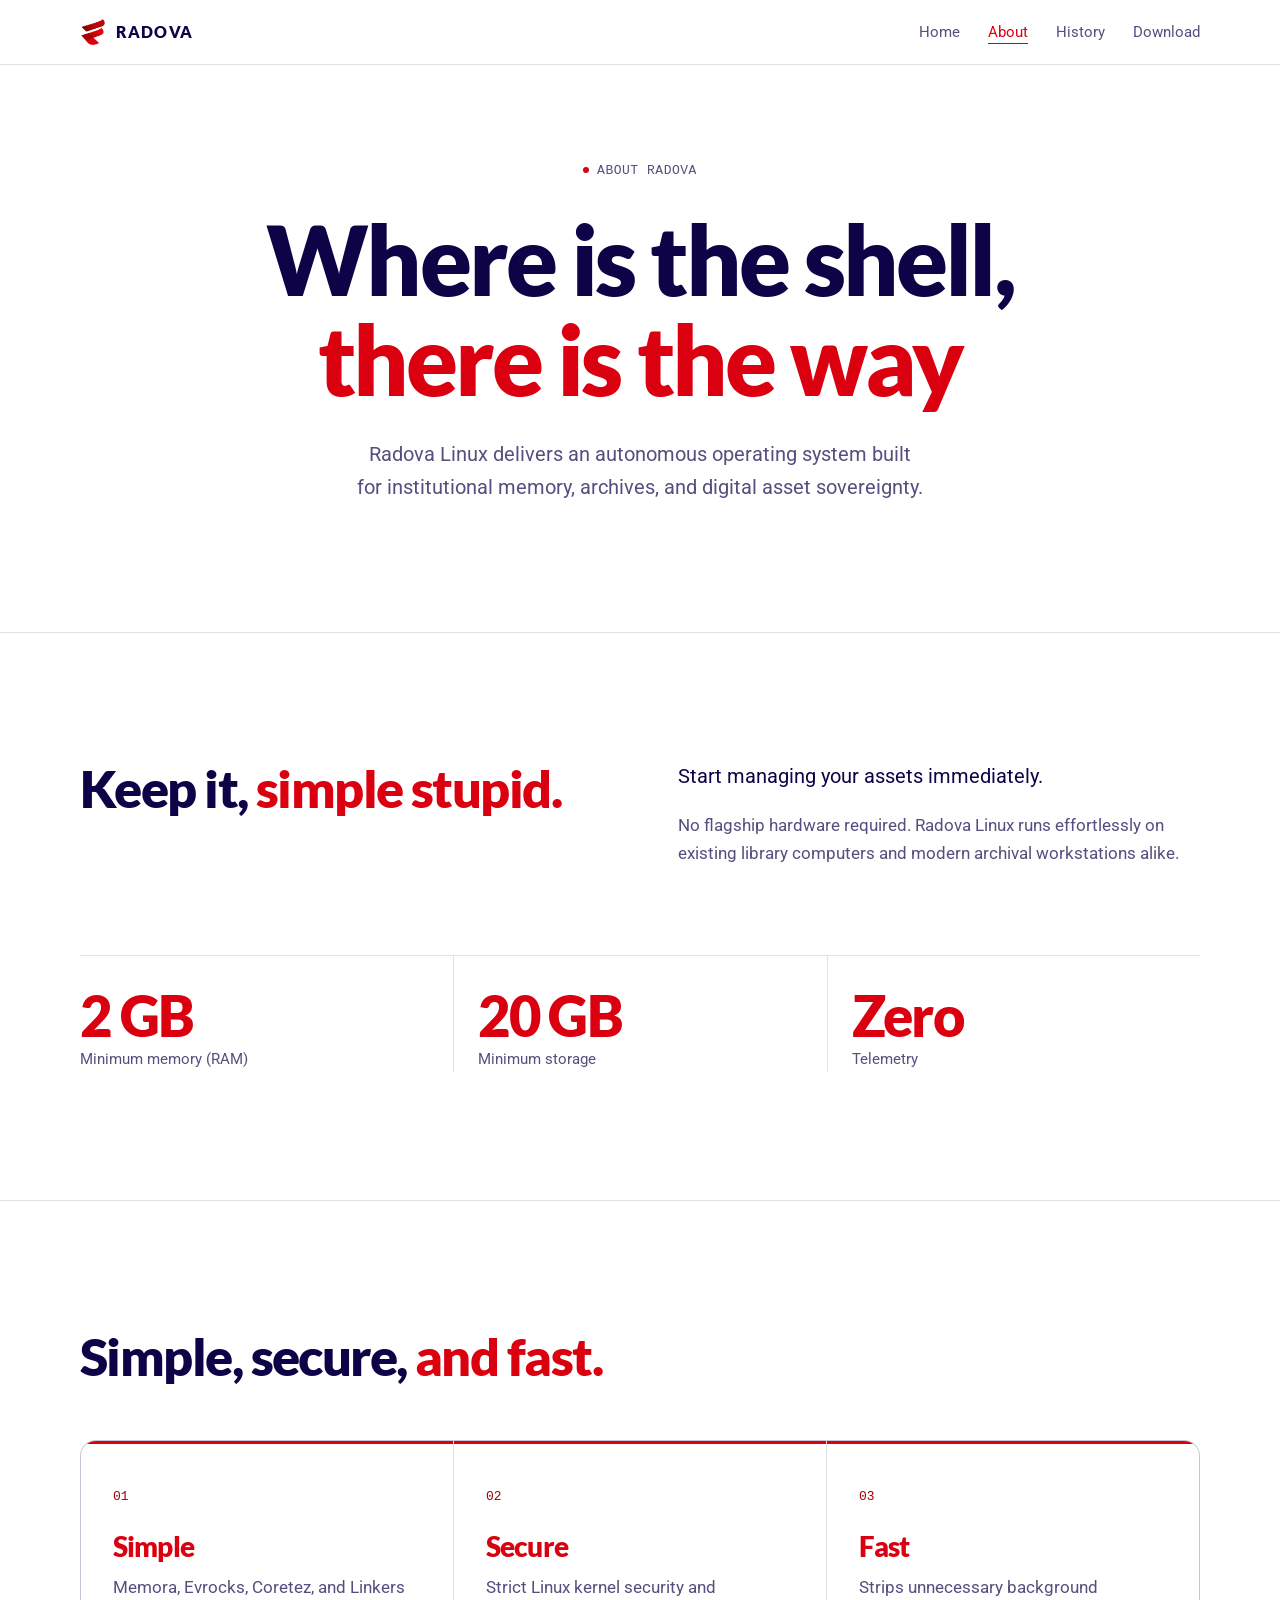
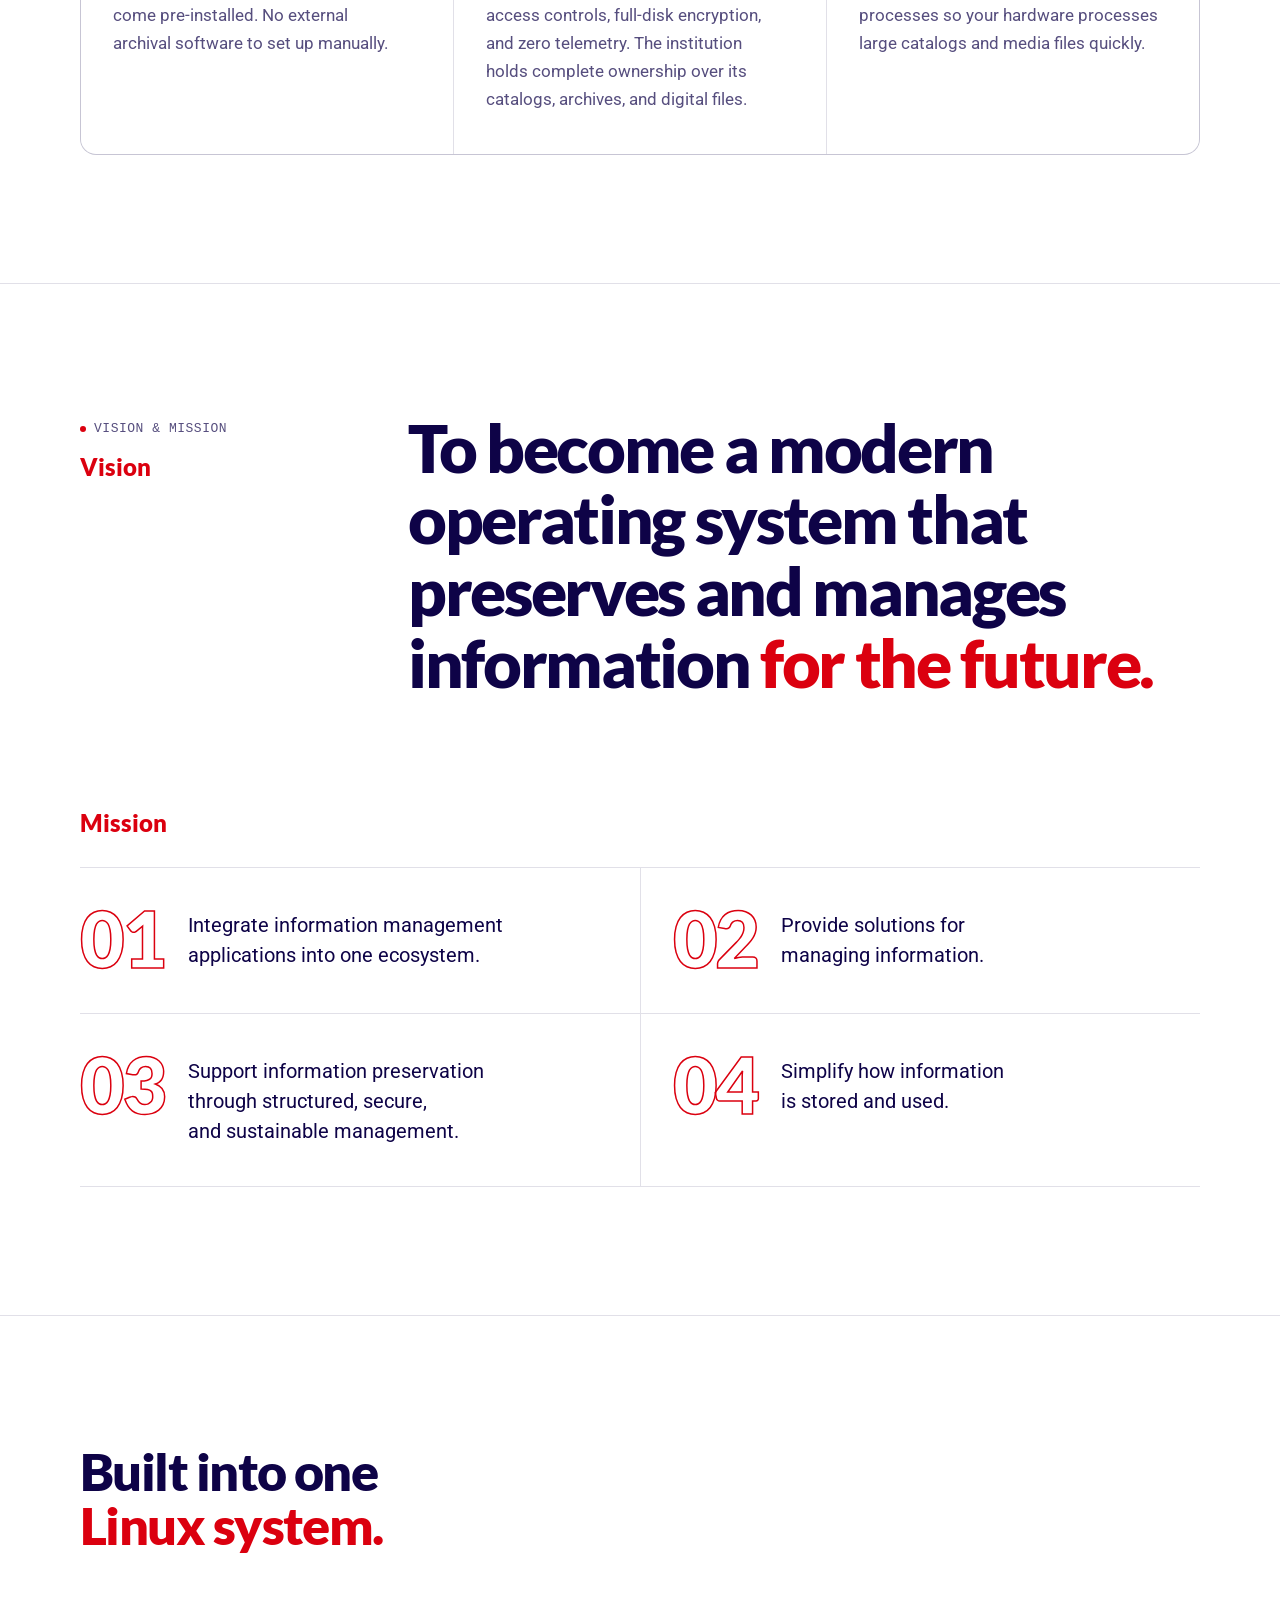
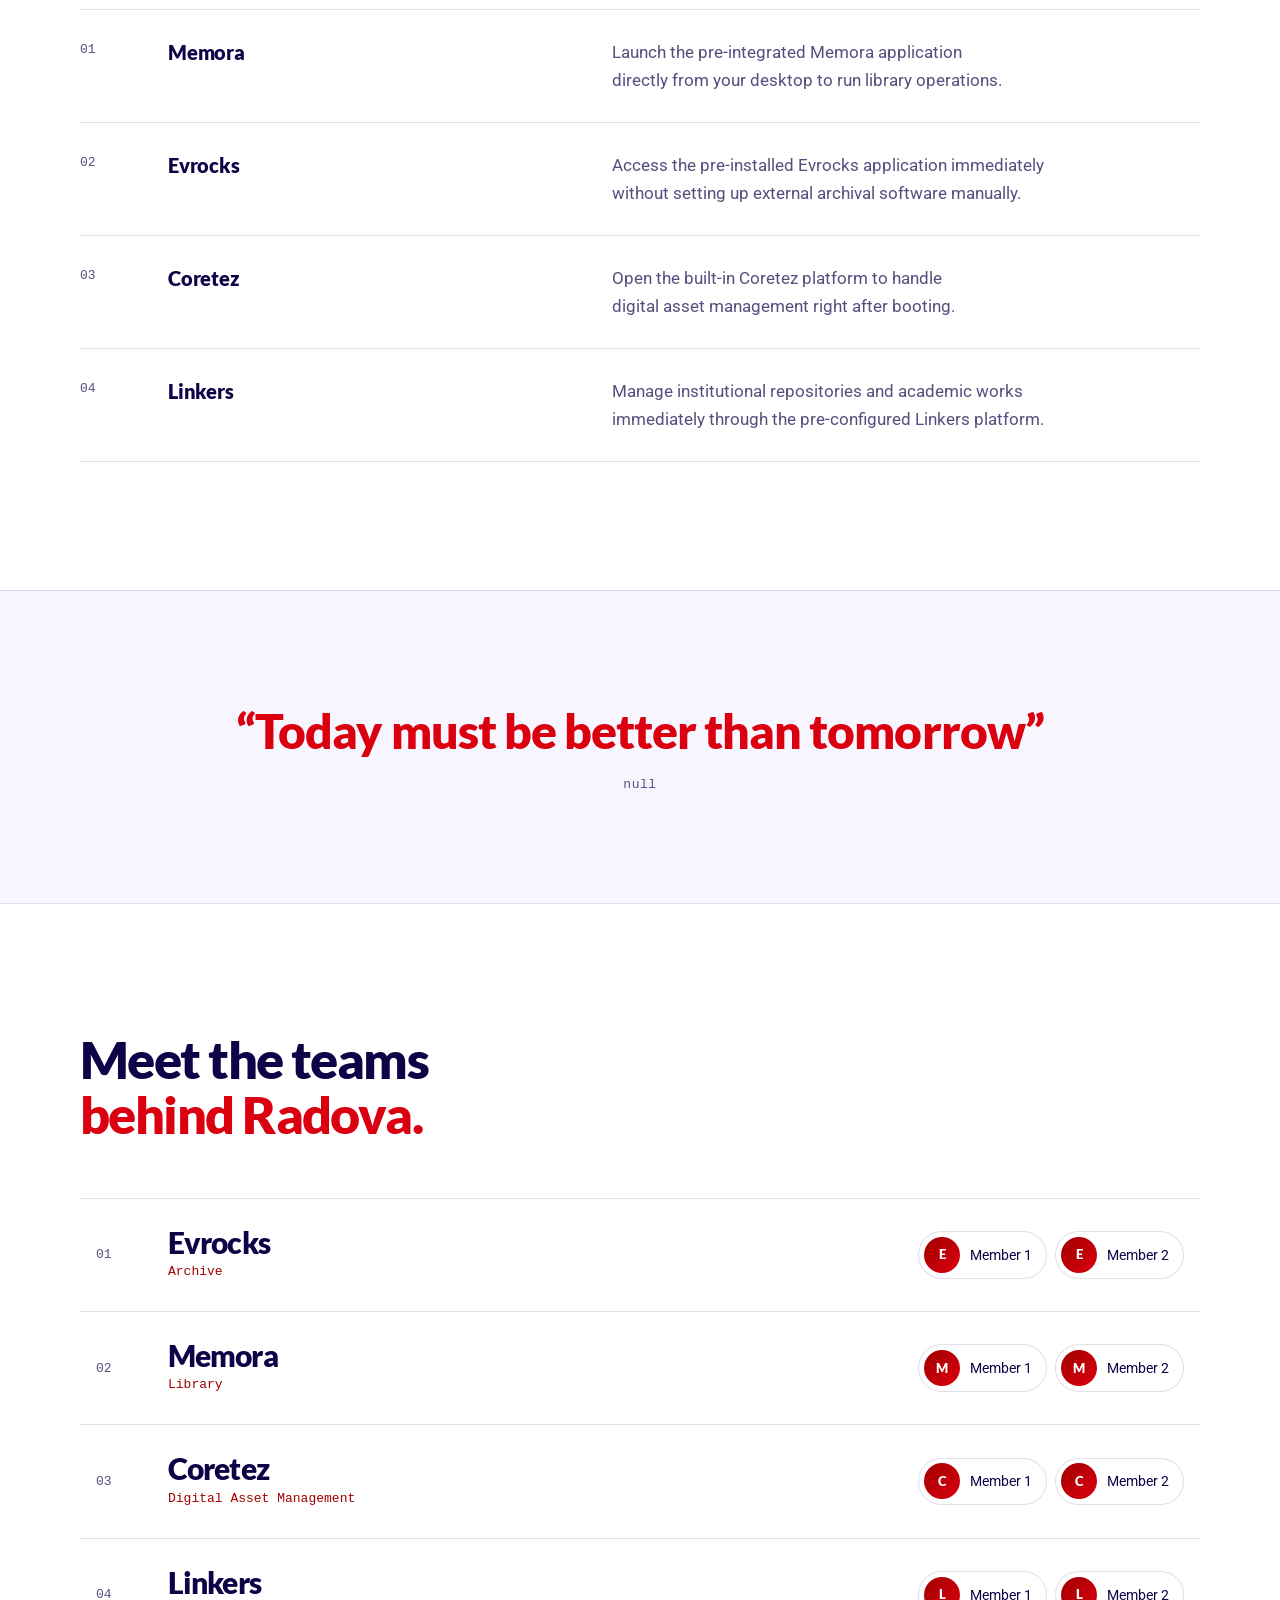
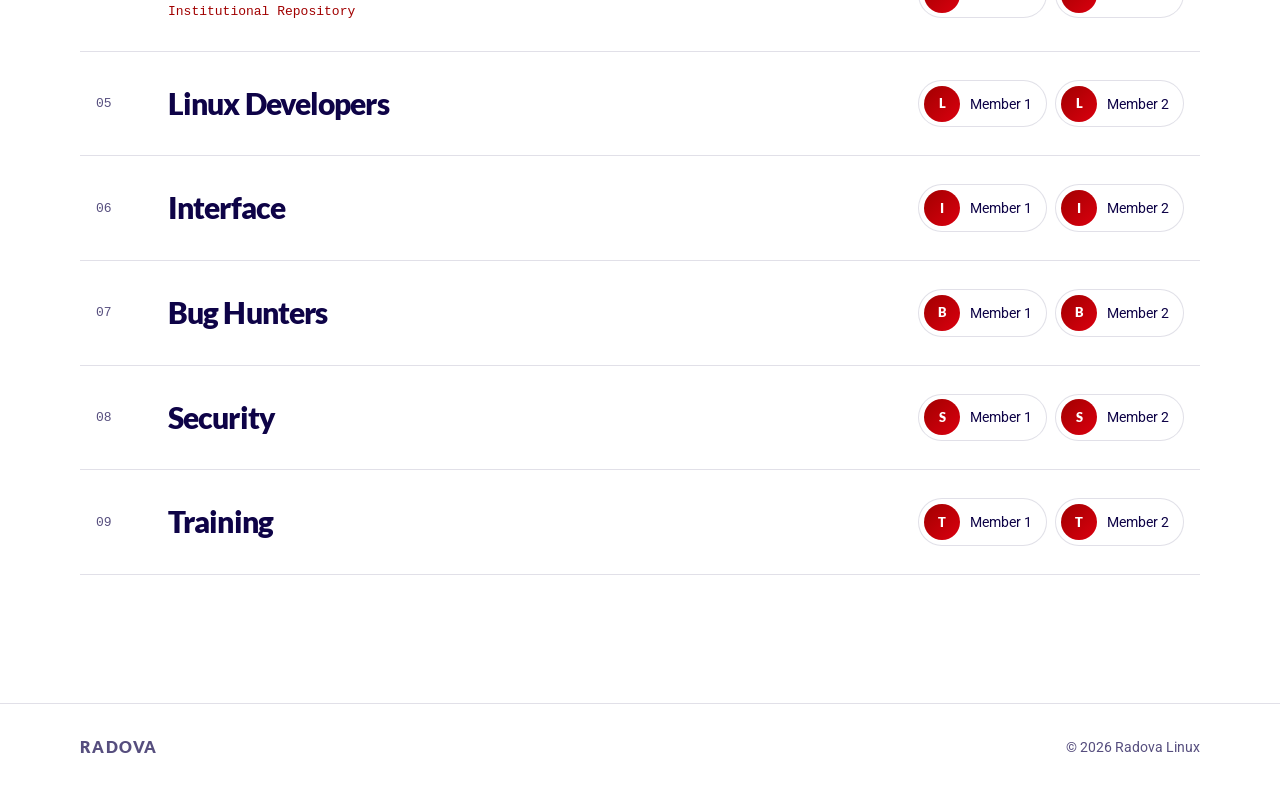
==== index.html @ c73827f0 "add index.html and history.html" ====
<!DOCTYPE html>
<html lang="en">
<head>
  <meta charset="UTF-8">
  <meta name="viewport" content="width=device-width, initial-scale=1.0">
  <meta name="color-scheme" content="light">
  <meta name="theme-color" content="#FFFFFF">
  <title>About — Radova Linux</title>
  <meta name="description" content="Radova Linux delivers an autonomous operating system built for institutional memory, archives, and digital asset sovereignty.">
  <link rel="canonical" href="https://radova.org/index.html">
  <link rel="preload" as="font" type="font/woff2" href="/assets/fonts/lato-latin-900.woff2" crossorigin>
  <link rel="preload" as="font" type="font/woff2" href="/assets/fonts/roboto-latin-wght.woff2" crossorigin>
  <link rel="icon" type="image/png" href="/assets/logo.png">
  <link rel="stylesheet" href="/assets/about.css">
</head>
<body>

  <a class="skip-link" href="#main">Skip to content</a>

  <header class="ab-header">
    <div class="wrap">
      <a class="brand" href="/" aria-label="Radova Linux home">
        <img src="/assets/logo.png" alt="" width="26" height="26">
        RADOVA
      </a>
      <nav class="ab-nav" aria-label="Main">
        <a href="/">Home</a>
        <a href="/index.html" aria-current="page">About</a>
        <a href="/history.html">History</a>
        <a href="https://sourceforge.net/projects/memora/files/radova-linux-2026.11.06-x86_64.iso/download" class="keep">Download</a>
      </nav>
    </div>
  </header>

  <main id="main" tabindex="-1">

    <!-- Copy on this page is taken from radova.org (index.html); keep it in sync instead of inventing new claims. -->
    <section class="ab-hero" aria-labelledby="hero-title">
      <div class="wrap">
        <p class="eyebrow">About Radova</p>
        <h1 id="hero-title">Where is the shell, <span>there is the way</span></h1>
        <p class="sub">Radova Linux delivers an autonomous operating system built for institutional memory, archives, and digital asset sovereignty.</p>
      </div>
    </section>

    <section class="ab-section" aria-labelledby="why-title">
      <div class="wrap">
        <div class="split">
          <h2 id="why-title">Keep it, <span>simple stupid.</span></h2>
          <div class="prose">
            <p class="lead">Start managing your assets immediately.</p>
            <p>No flagship hardware required. Radova Linux runs effortlessly on existing library computers and modern archival workstations alike.</p>
          </div>
        </div>

        <div class="stats">
          <div class="stat"><strong>2 GB</strong><span>Minimum memory (RAM)</span></div>
          <div class="stat"><strong>20 GB</strong><span>Minimum storage</span></div>
          <div class="stat"><strong>Zero</strong><span>Telemetry</span></div>
        </div>
      </div>
    </section>

    <section class="ab-section" aria-labelledby="principles-title">
      <div class="wrap">
        <h2 id="principles-title">Simple, secure, <span>and fast.</span></h2>
        <div class="principles">
          <article class="principle">
            <span class="num">01</span>
            <h3>Simple</h3>
            <p>Memora, Evrocks, Coretez, and Linkers come pre-installed. No external archival software to set up manually.</p>
          </article>
          <article class="principle">
            <span class="num">02</span>
            <h3>Secure</h3>
            <p>Strict Linux kernel security and access controls, full-disk encryption, and zero telemetry. The institution holds complete ownership over its catalogs, archives, and digital files.</p>
          </article>
          <article class="principle">
            <span class="num">03</span>
            <h3>Fast</h3>
            <p>Strips unnecessary background processes so your hardware processes large catalogs and media files quickly.</p>
          </article>
        </div>
      </div>
    </section>

    <!-- Vision & mission: provided by the Radova team (translated from Indonesian).
         Each vision word is a .w span so it can light up on scroll. -->
    <section class="ab-section ab-vm" aria-labelledby="vm-title">
      <div class="wrap">
        <div class="vm-grid">
          <div class="vm-side">
            <h2 id="vm-title" class="eyebrow">Vision &amp; mission</h2>
            <p class="vm-label">Vision</p>
          </div>
          <p class="vm-vision"><span class="w">To</span> <span class="w">become</span> <span class="w">a</span> <span class="w">modern</span> <span class="w">operating</span> <span class="w">system</span> <span class="w">that</span> <span class="w">preserves</span> <span class="w">and</span> <span class="w">manages</span> <span class="w">information</span> <em><span class="w">for</span> <span class="w">the</span> <span class="w">future.</span></em></p>
        </div>

        <p class="vm-label vm-label-mission">Mission</p>
        <ol class="vm-missions" role="list">
          <li><span class="vm-num" aria-hidden="true">01</span><p>Integrate information management applications into one ecosystem.</p></li>
          <li><span class="vm-num" aria-hidden="true">02</span><p>Provide solutions for managing information.</p></li>
          <li><span class="vm-num" aria-hidden="true">03</span><p>Support information preservation through structured, secure, and sustainable management.</p></li>
          <li><span class="vm-num" aria-hidden="true">04</span><p>Simplify how information is stored and used.</p></li>
        </ol>
      </div>
    </section>

    <section class="ab-section" aria-labelledby="apps-title">
      <div class="wrap">
        <h2 id="apps-title">Built into one <span>Linux system.</span></h2>

        <ol class="mission" role="list">
          <li><h3>Memora</h3><p>Launch the pre-integrated Memora application directly from your desktop to run library operations.</p></li>
          <li><h3>Evrocks</h3><p>Access the pre-installed Evrocks application immediately without setting up external archival software manually.</p></li>
          <li><h3>Coretez</h3><p>Open the built-in Coretez platform to handle digital asset management right after booting.</p></li>
          <li><h3>Linkers</h3><p>Manage institutional repositories and academic works immediately through the pre-configured Linkers platform.</p></li>
        </ol>
      </div>
    </section>

    <section class="ab-quote" aria-label="Quote">
      <div class="wrap">
        <blockquote>
          <p>&ldquo;Today must be better than tomorrow&rdquo;</p>
          <cite>null</cite>
        </blockquote>
      </div>
    </section>

    <!-- Team members: one <li class="member"> per person, as many as needed.
         With a photo: <span class="avatar"><img src="/assets/team/NAME.jpg" alt=""></span>
         Without one: <span class="avatar" aria-hidden="true">INITIALS</span> -->
    <section class="ab-section" aria-labelledby="team-title">
      <div class="wrap">
        <div class="team-head">
          <h2 id="team-title">Meet the teams <span>behind Radova.</span></h2>
        </div>

        <ol class="team" role="list">
          <li class="team-row">
            <div class="team-id"><h3>Evrocks</h3><p class="role">Archive</p></div>
            <ul class="members" role="list" aria-label="Evrocks members">
              <li class="member"><span class="avatar" aria-hidden="true">E</span><span class="member-name">Member 1</span></li>
              <li class="member"><span class="avatar" aria-hidden="true">E</span><span class="member-name">Member 2</span></li>
            </ul>
          </li>
          <li class="team-row">
            <div class="team-id"><h3>Memora</h3><p class="role">Library</p></div>
            <ul class="members" role="list" aria-label="Memora members">
              <li class="member"><span class="avatar" aria-hidden="true">M</span><span class="member-name">Member 1</span></li>
              <li class="member"><span class="avatar" aria-hidden="true">M</span><span class="member-name">Member 2</span></li>
            </ul>
          </li>
          <li class="team-row">
            <div class="team-id"><h3>Coretez</h3><p class="role">Digital Asset Management</p></div>
            <ul class="members" role="list" aria-label="Coretez members">
              <li class="member"><span class="avatar" aria-hidden="true">C</span><span class="member-name">Member 1</span></li>
              <li class="member"><span class="avatar" aria-hidden="true">C</span><span class="member-name">Member 2</span></li>
            </ul>
          </li>
          <li class="team-row">
            <div class="team-id"><h3>Linkers</h3><p class="role">Institutional Repository</p></div>
            <ul class="members" role="list" aria-label="Linkers members">
              <li class="member"><span class="avatar" aria-hidden="true">L</span><span class="member-name">Member 1</span></li>
              <li class="member"><span class="avatar" aria-hidden="true">L</span><span class="member-name">Member 2</span></li>
            </ul>
          </li>
          <li class="team-row">
            <div class="team-id"><h3>Linux Developers</h3></div>
            <ul class="members" role="list" aria-label="Linux Developers members">
              <li class="member"><span class="avatar" aria-hidden="true">L</span><span class="member-name">Member 1</span></li>
              <li class="member"><span class="avatar" aria-hidden="true">L</span><span class="member-name">Member 2</span></li>
            </ul>
          </li>
          <li class="team-row">
            <div class="team-id"><h3>Interface</h3></div>
            <ul class="members" role="list" aria-label="Interface members">
              <li class="member"><span class="avatar" aria-hidden="true">I</span><span class="member-name">Member 1</span></li>
              <li class="member"><span class="avatar" aria-hidden="true">I</span><span class="member-name">Member 2</span></li>
            </ul>
          </li>
          <li class="team-row">
            <div class="team-id"><h3>Bug Hunters</h3></div>
            <ul class="members" role="list" aria-label="Bug Hunters members">
              <li class="member"><span class="avatar" aria-hidden="true">B</span><span class="member-name">Member 1</span></li>
              <li class="member"><span class="avatar" aria-hidden="true">B</span><span class="member-name">Member 2</span></li>
            </ul>
          </li>
          <li class="team-row">
            <div class="team-id"><h3>Security</h3></div>
            <ul class="members" role="list" aria-label="Security members">
              <li class="member"><span class="avatar" aria-hidden="true">S</span><span class="member-name">Member 1</span></li>
              <li class="member"><span class="avatar" aria-hidden="true">S</span><span class="member-name">Member 2</span></li>
            </ul>
          </li>
          <li class="team-row">
            <div class="team-id"><h3>Training</h3></div>
            <ul class="members" role="list" aria-label="Training members">
              <li class="member"><span class="avatar" aria-hidden="true">T</span><span class="member-name">Member 1</span></li>
              <li class="member"><span class="avatar" aria-hidden="true">T</span><span class="member-name">Member 2</span></li>
            </ul>
          </li>
        </ol>
      </div>
    </section>

  </main>

  <footer class="ab-footer">
    <div class="wrap">
      <a class="brand" href="/">RADOVA</a>
      <p>© 2026 Radova Linux</p>
    </div>
  </footer>

</body>
</html>
---- assets/about.css ----
/* About page: standalone white theme with red accents (Linear-style layout), palette from the brand guide */
@font-face {
  font-family: "Lato";
  src: url("/assets/fonts/lato-latin-900.woff2") format("woff2");
  font-weight: 900;
  font-display: swap;
}

@font-face {
  font-family: "Roboto Variable";
  src: url("/assets/fonts/roboto-latin-wght.woff2") format("woff2-variations");
  font-weight: 400 700;
  font-display: swap;
}

:root {
  color-scheme: light;
  --white: #FFFFFF;
  --lavender: #F7F6FF;
  --navy: #0E0347;
  --red-900: #A10000;
  --red-700: #BB080B;
  --red: #DB000F;
  --red-gradient: linear-gradient(135deg, var(--red-900) 0%, var(--red) 100%);

  --text: var(--navy);
  --muted: rgba(14, 3, 71, 0.70);
  --line: rgba(14, 3, 71, 0.12);
  --accent: var(--red);

  --font-heading: "Lato", system-ui, -apple-system, sans-serif;
  --font-body: "Roboto Variable", system-ui, -apple-system, sans-serif;
  --font-mono: ui-monospace, SFMono-Regular, Menlo, Consolas, monospace;
  --wrap: 1120px;
}

*, *::before, *::after { box-sizing: border-box; }

@media (prefers-reduced-motion: no-preference) {
  html { scroll-behavior: smooth; }
}

body {
  margin: 0;
  background: var(--white);
  color: var(--text);
  font: 400 1.0625rem/1.65 var(--font-body);
  -webkit-font-smoothing: antialiased;
}

a { color: inherit; }

h1, h2, h3 {
  font-family: var(--font-heading);
  font-weight: 900;
  letter-spacing: -0.03em;
  line-height: 1.05;
  margin: 0;
  text-wrap: balance;
}

/* short blurbs only: balance keeps a lone word off the last line (pretty doesn't in narrow columns) */
p { margin: 0; text-wrap: balance; }

:focus-visible {
  outline: 2px solid currentColor;
  outline-offset: 3px;
  border-radius: 4px;
}

.skip-link {
  position: absolute;
  left: 1rem;
  top: -3rem;
  padding: 0.5rem 1rem;
  background: var(--white);
  color: var(--red-900);
  border: 1px solid var(--line);
  border-radius: 6px;
  z-index: 100;
}
.skip-link:focus { top: 1rem; }

.wrap {
  width: min(var(--wrap), 100% - 3rem);
  margin-inline: auto;
}

/* Header */
.ab-header {
  position: sticky;
  top: 0;
  z-index: 50;
  background: rgba(255, 255, 255, 0.85);
  backdrop-filter: blur(12px);
  -webkit-backdrop-filter: blur(12px);
  border-bottom: 1px solid var(--line);
}

.ab-header .wrap {
  display: flex;
  align-items: center;
  justify-content: space-between;
  height: 64px;
}

.brand {
  display: inline-flex;
  align-items: center;
  gap: 0.6rem;
  text-decoration: none;
  font: 900 1rem/1 var(--font-heading);
  letter-spacing: 0.08em;
}

.ab-nav {
  display: flex;
  gap: 1.75rem;
  font-size: 0.9375rem;
}

.ab-nav a {
  color: var(--muted);
  text-decoration: none;
  transition: color 0.2s;
}
.ab-nav a:hover, .ab-nav a[aria-current="page"] { color: var(--red); }
.ab-nav a[aria-current="page"] { text-decoration: underline; text-underline-offset: 6px; }

/* Hero */
.ab-hero {
  padding: clamp(3rem, 8vw, 5.5rem) 0 clamp(5rem, 10vw, 8rem);
  text-align: center;
}

.eyebrow {
  display: inline-flex;
  align-items: center;
  gap: 0.5rem;
  font: 500 0.8125rem/1 var(--font-mono);
  color: var(--muted);
  letter-spacing: 0.04em;
  text-transform: uppercase;
  margin-bottom: 2rem;
}

.eyebrow::before {
  content: "";
  width: 6px;
  height: 6px;
  border-radius: 50%;
  background: var(--accent);
}

.ab-hero h1 {
  font-size: clamp(2rem, 10vw, 6rem);
  margin-inline: auto;
}

.ab-hero h1 span { display: block; color: var(--red); }

.ab-hero .sub {
  max-width: 38rem;
  margin: 1.75rem auto 0;
  font-size: clamp(1.0625rem, 2vw, 1.25rem);
  color: var(--muted);
}

/* Sections */
.ab-section {
  padding: clamp(4.5rem, 10vw, 8rem) 0;
  border-top: 1px solid var(--line);
}

.ab-section h2 {
  font-size: clamp(2rem, 4.5vw, 3.25rem);
  max-width: 18ch;
}

.ab-section h2 span { color: var(--accent); }

.ab-section h2.eyebrow { font: 500 0.8125rem/1 var(--font-mono); letter-spacing: 0.04em; max-width: none; }

.split {
  display: grid;
  grid-template-columns: 1fr 1fr;
  gap: clamp(2rem, 6vw, 5rem);
  align-items: start;
}

.prose p + p { margin-top: 1.25rem; }
.prose p { color: var(--muted); }
.prose .lead { color: var(--text); font-size: 1.25rem; line-height: 1.5; }

.stats {
  display: grid;
  grid-template-columns: repeat(3, 1fr);
  margin-top: clamp(3.5rem, 7vw, 5.5rem);
  border-top: 1px solid var(--line);
}

.stat { padding: 2rem 1.5rem 0 0; }
.stat + .stat { padding-left: 1.5rem; border-left: 1px solid var(--line); }

.stat strong {
  display: block;
  font: 900 clamp(2.25rem, 5vw, 3.5rem)/1 var(--font-heading);
  letter-spacing: -0.03em;
  color: var(--red);
}

.stat span { color: var(--muted); font-size: 0.9375rem; }

/* Principles */
.principles {
  display: grid;
  grid-template-columns: repeat(3, 1fr);
  gap: 1px;
  margin-top: 3.5rem;
  background: var(--line);
  border: 1px solid var(--line);
  border-radius: 16px;
  overflow: hidden;
}

.principle {
  background: var(--white);
  border-top: 3px solid var(--red); /* inset box-shadow bled a red hairline on fractional-pixel card edges */
  padding: 2.25rem 2rem 2.5rem;
}

.principle .num {
  font: 500 0.8125rem/1 var(--font-mono);
  color: var(--red-900);
}

.principle h3 {
  font-size: 1.75rem;
  margin: 1.5rem 0 0.75rem;
  color: var(--red);
}

.principle p { color: var(--muted); }

/* Vision & mission: sticky label + scroll-lit statement, outlined-number mission grid */
.vm-grid {
  display: grid;
  grid-template-columns: 1fr 3fr;
  gap: clamp(2rem, 5vw, 4rem);
  align-items: start;
}

.vm-side { position: sticky; top: 112px; }
.vm-side .eyebrow { margin-bottom: 1.25rem; }

.vm-label {
  font: 900 clamp(1.25rem, 2vw, 1.5rem)/1 var(--font-heading);
  color: var(--red);
}

.vm-vision {
  font: 900 clamp(2rem, 5.2vw, 4.5rem)/1.08 var(--font-heading);
  letter-spacing: -0.035em;
  text-wrap: balance;
}

.vm-vision em { font-style: normal; color: var(--red); white-space: nowrap; }

.vm-label-mission { margin-top: clamp(4.5rem, 10vw, 7rem); }

.vm-missions {
  list-style: none;
  padding: 0;
  margin: 2rem 0 0;
  display: grid;
  grid-template-columns: repeat(2, 1fr);
  border-top: 1px solid var(--line);
}

.vm-missions li {
  display: grid;
  grid-template-columns: auto 1fr;
  gap: 1.5rem;
  align-items: start;
  padding: 2.25rem 2rem 2.5rem 0;
  border-bottom: 1px solid var(--line);
}

.vm-missions li:nth-child(even) { padding-left: 2rem; border-left: 1px solid var(--line); }

.vm-num {
  font: 900 clamp(3rem, 6vw, 5rem)/0.9 var(--font-heading);
  letter-spacing: -0.04em;
  color: transparent;
  -webkit-text-stroke: 1.5px var(--red);
  transition: color 0.3s;
}

.vm-missions li:hover .vm-num { color: var(--red); }

.vm-missions p {
  font-size: clamp(1.0625rem, 1.6vw, 1.25rem);
  line-height: 1.5;
  padding-top: 0.35rem;
}

/* words start faint and light up as the statement scrolls through the viewport */
@supports (animation-timeline: view()) {
  @media (prefers-reduced-motion: no-preference) {
    .vm-vision .w {
      display: inline-block; /* inline boxes don't get their own view timeline */
      animation: lit linear both;
      animation-timeline: view();
      animation-range: entry 60% cover 45%;
    }
    /* 0.6 floor keeps unlit words at >= 3:1 contrast (large text), so they stay readable mid-scroll */
    @keyframes lit { from { opacity: 0.6; } to { opacity: 1; } }
  }
}

.mission {
  list-style: none;
  padding: 0;
  margin: 3.5rem 0 0;
  counter-reset: m;
}

.mission li {
  display: grid;
  grid-template-columns: 4rem 1fr 1.4fr;
  gap: 1.5rem;
  padding: 1.75rem 0;
  border-top: 1px solid var(--line);
  counter-increment: m;
}

.mission li:last-child { border-bottom: 1px solid var(--line); }

.mission li::before {
  content: counter(m, decimal-leading-zero);
  font: 500 0.8125rem/1.9 var(--font-mono);
  color: var(--muted);
}

.mission h3 { font-size: 1.25rem; letter-spacing: -0.01em; line-height: 1.4; }
.mission p { color: var(--muted); }


/* History timeline: one line on the left, date column inside each card */
.tl-section { padding-top: clamp(2.5rem, 5vw, 3.5rem); }

.timeline {
  /* one size scale for the whole timeline; the mobile query shrinks it */
  --tl-pad: 1.5rem;
  --tl-title: 1.375rem;
  --tl-row: 1.75rem; /* title row height = pill height */
  --tl-gap: 2rem; /* space between milestones */
  --tl-card-min: 10rem; /* every card at least this tall, so short ones line up */
  position: relative;
  display: grid;
  gap: var(--tl-gap);
  max-width: 52rem;
  list-style: none;
  padding: 0;
  margin: 0 auto;
}

.timeline::before {
  content: "";
  position: absolute;
  top: 0;
  bottom: 0;
  left: 6px;
  width: 2px;
  background: var(--line);
}

.timeline > li { position: relative; padding-left: 2.25rem; }

/* dot, level with the title row */
.timeline > li::before {
  content: "";
  position: absolute;
  left: 0;
  top: calc(var(--tl-row) / 2 - 7px);
  width: 14px;
  height: 14px;
  border-radius: 50%;
  background: var(--red);
  box-shadow: 0 0 0 5px rgba(219, 0, 15, 0.15);
}

.timeline > .tl-now::before { box-shadow: 0 0 0 9px rgba(219, 0, 15, 0.15); }

.tl-head {
  display: flex;
  flex-wrap: wrap;
  align-items: center;
  gap: 0.5rem 0.75rem;
  min-height: var(--tl-row);
}

.tl-head h3 { margin-right: auto; font: 700 var(--tl-title)/1.3 var(--font-body); letter-spacing: -0.01em; }

/* one pill per milestone: "Place, D Month YYYY" */
.tl-pill {
  display: inline-block;
  padding: 0 0.625rem;
  border-radius: 6px;
  background: var(--red-gradient);
  color: var(--white);
  font: 600 0.8125rem/var(--tl-row) var(--font-body);
  white-space: nowrap;
  box-shadow: 0 8px 20px -10px rgba(219, 0, 15, 0.6);
}

.tl-card {
  min-height: var(--tl-card-min);
  margin-top: 0.75rem;
  padding: var(--tl-pad);
  border: 1px solid var(--line);
  border-radius: 12px;
  background: var(--white);
  box-shadow: 0 12px 32px -20px rgba(14, 3, 71, 0.25);
  transition: border-color 0.3s;
}

.timeline > li:hover .tl-card { border-color: rgba(219, 0, 15, 0.35); }

.tl-card p { color: var(--muted); text-wrap: pretty; } /* fill the card width; balance left a ragged empty right side */
.tl-card .member-name { font-size: 0.9375rem; }
.tl-card :is(.members, .tl-media) { justify-content: flex-start; margin-top: 1rem; }
/* grey rule between the people and the documentation below them */
.tl-card .members + .tl-media { padding-top: 1rem; border-top: 1px solid var(--line); }

.timeline > li[hidden] { display: none; }

/* Filter bar: sticks under the 64px header */
.tl-filter {
  position: sticky;
  top: 65px;
  z-index: 5;
  display: flex;
  flex-wrap: wrap;
  align-items: center;
  gap: 0.75rem 1rem;
  padding: 1rem 0.75rem;
  margin: 0 -0.75rem 1.5rem; /* white runs past the dots' halo when stuck */
  background: var(--white);
  border-bottom: 1px solid var(--line);
}

.tl-filter[hidden] { display: none; }

.tl-filter label {
  display: inline-flex;
  align-items: center;
  gap: 0.5rem;
  font: 500 0.875rem/1 var(--font-mono);
  color: var(--muted);
}

.tl-filter select { min-width: 8rem; }

.tl-filter select,
.tl-filter button {
  min-height: 2.75rem;
  padding: 0 1rem;
  border: 1px solid var(--line);
  border-radius: 999px;
  background: var(--white);
  color: var(--text);
  font: 400 1rem/1 var(--font-body);
  cursor: pointer;
  transition: border-color 0.3s;
}

.tl-filter select:hover,
.tl-filter button:hover { border-color: rgba(219, 0, 15, 0.35); }

.tl-count { margin-left: auto; font: 500 0.875rem/1 var(--font-mono); color: var(--muted); }

/* Wide screens (with JS): two interlocking columns around a centre line */
@media (min-width: 901px) {
  .timeline.is-split { grid-template-columns: 1fr 1fr; column-gap: 3rem; max-width: none; }
  .timeline.is-split::before { left: 50%; margin-left: -1px; }
  .timeline.is-split > li { padding-left: 0; grid-row: var(--row) / span 2; }
  .timeline.is-split > li[data-side="left"] { grid-column: 1; }
  .timeline.is-split > li[data-side="right"] { grid-column: 2; }
  .timeline.is-split > li[data-side="left"]::before { left: auto; right: calc(-1.5rem - 7px); }
  .timeline.is-split > li[data-side="right"]::before { left: calc(-1.5rem - 7px); }
  /* left column: title row hugs the centre line, as in the reference */
  .timeline.is-split > li[data-side="left"] .tl-head { flex-direction: row-reverse; text-align: right; }
  .timeline.is-split > li[data-side="left"] .tl-head h3 { margin-right: 0; margin-left: auto; }
}

/* documentation: photo thumbnails and/or a full-width video */
.tl-media { display: flex; flex-wrap: wrap; gap: 0.5rem; }
.tl-media :is(img, video) { display: block; width: 80px; height: 80px; object-fit: cover; border-radius: 8px; background: var(--lavender); }


.tl-thumb {
  position: relative;
  display: block;
  padding: 0;
  border: 0;
  border-radius: 8px;
  background: none;
  overflow: hidden; /* clips the hover zoom */
  cursor: zoom-in;
}


/* play badge on video thumbnails */
.tl-thumb.is-video::after {
  content: "\25B6";
  position: absolute;
  inset: 0;
  display: grid;
  place-items: center;
  background: rgba(0, 0, 0, 0.35);
  color: var(--white);
  font-size: 1.75rem;
}

/* pop-up for an enlarged documentation photo */
.tl-lightbox {
  overflow: visible;
  padding: 0;
  border: 0;
  background: transparent;
}

.tl-lightbox::backdrop { background: rgba(0, 0, 0, 0.88); }

.tl-lightbox [hidden] { display: none; }

.tl-lightbox :is(img, video) {
  display: block;
  width: min(90vw, 960px);
  height: auto;
  max-height: calc(100dvh - 8rem); /* room for the bar below */
  object-fit: contain;
  border-radius: 12px;
}

.tl-close {
  position: absolute;
  top: 0.75rem; /* inside the photo, so it never leaves a short screen */
  right: 0.75rem;
  width: 2.75rem;
  height: 2.75rem;
  border: 0;
  border-radius: 50%;
  background: var(--white);
  color: var(--navy);
  font: 400 1.75rem/1 var(--font-body);
  cursor: pointer;
  box-shadow: 0 4px 16px rgba(0, 0, 0, 0.35);
}

/* gallery bar under the photo/video: ‹ caption 3 / 8 › */
.tl-lb-bar {
  display: flex;
  align-items: center;
  gap: 0.75rem;
  margin-top: 0.75rem;
  color: var(--white);
}

.tl-lb-caption {
  flex: 1;
  min-width: 0;
  overflow: hidden;
  text-overflow: ellipsis;
  white-space: nowrap;
  font-size: 0.9375rem;
}

.tl-lb-count { font: 500 0.875rem/1 var(--font-mono); color: rgba(255, 255, 255, 0.7); }

.tl-prev,
.tl-next {
  flex: none;
  width: 2.75rem;
  height: 2.75rem;
  border: 1px solid rgba(255, 255, 255, 0.35);
  border-radius: 50%;
  background: transparent;
  color: var(--white);
  font: 400 1.75rem/1 var(--font-body);
  cursor: pointer;
  transition: background 0.2s;
}

.tl-prev:hover,
.tl-next:hover { background: rgba(255, 255, 255, 0.15); }

.tl-lightbox.is-single :is(.tl-prev, .tl-next) { visibility: hidden; }

/* Hover (mouse only; touch screens keep everything visible) */
@media (hover: hover) {
  /* people chips show only the photo; the name slides out on hover */
  .tl-card .member { gap: 0; padding-right: 0.3rem; transition: border-color 0.3s, padding 0.3s; }
  .tl-card .member-name { max-width: 0; opacity: 0; overflow: hidden; white-space: nowrap; transition: max-width 0.3s, opacity 0.3s, margin 0.3s; }
  .tl-card .member:hover { padding-right: 0.9rem; border-color: rgba(219, 0, 15, 0.35); }
  .tl-card .member:hover .member-name { max-width: 12rem; margin-left: 0.6rem; opacity: 1; }
}

@media (hover: hover) and (prefers-reduced-motion: no-preference) {
  .tl-card { transition: border-color 0.3s, transform 0.3s, box-shadow 0.3s; }
  .timeline > li:hover .tl-card { transform: translateY(-3px); box-shadow: 0 18px 40px -20px rgba(14, 3, 71, 0.35); }
  .timeline > li::before { transition: transform 0.3s; }
  .timeline > li:hover::before { transform: scale(1.3); }
  .tl-thumb :is(img, video) { transition: transform 0.3s; }
  .tl-thumb:hover :is(img, video) { transform: scale(1.08); }
}

/* Team */
.team-head {
  display: flex;
  justify-content: space-between;
  align-items: end;
  gap: 2rem;
  flex-wrap: wrap;
}

.team {
  list-style: none;
  padding: 0;
  margin: 3.5rem 0 0;
  counter-reset: t;
  border-bottom: 1px solid var(--line);
}

.team-row {
  display: grid;
  grid-template-columns: 3rem minmax(10rem, 1fr) minmax(0, 1.5fr);
  gap: 1.5rem;
  align-items: center;
  padding: 1.75rem 1rem;
  border-top: 1px solid var(--line);
  counter-increment: t;
  transition: background 0.3s;
}

.team-row::before {
  content: counter(t, decimal-leading-zero);
  font: 500 0.8125rem/1 var(--font-mono);
  color: var(--muted);
}

.team-id h3 {
  font-size: clamp(1.375rem, 2.4vw, 1.875rem);
  transition: color 0.3s;
}

.team .role {
  font: 500 0.8125rem/1.6 var(--font-mono);
  color: var(--red-900);
  margin-top: 0.25rem;
}

/* member chips: avatar + name, always visible (works for long names, touch and keyboard) */
.members {
  list-style: none;
  padding: 0;
  margin: 0;
  display: flex;
  flex-wrap: wrap;
  justify-content: flex-end;
  gap: 0.5rem;
}

.member {
  display: inline-flex;
  align-items: center;
  gap: 0.6rem;
  max-width: 100%;
  padding: 0.3rem 0.9rem 0.3rem 0.3rem;
  border: 1px solid var(--line);
  border-radius: 999px;
  background: var(--white);
  transition: border-color 0.3s;
}

.avatar {
  flex: none;
  display: grid;
  place-items: center;
  width: 36px;
  height: 36px;
  border-radius: 50%;
  overflow: hidden;
  background: var(--red-gradient);
  color: var(--white);
  font: 900 0.8125rem/1 var(--font-heading);
}

.avatar img { width: 100%; height: 100%; object-fit: cover; display: block; }

.member-name {
  font-size: 0.875rem;
  line-height: 1.3;
  overflow-wrap: anywhere;
}

.team-row:hover { background: var(--lavender); }
.team-row:hover h3 { color: var(--red); }
.team-row:hover .member { border-color: rgba(219, 0, 15, 0.35); }

/* Quote */
.ab-quote {
  padding: clamp(4.5rem, 10vw, 7rem) 0;
  border-top: 1px solid var(--line);
  background: var(--lavender);
  text-align: center;
}

.ab-quote blockquote { margin: 0; }

.ab-quote p {
  text-wrap: balance;
  font: 900 clamp(1.75rem, 4vw, 3rem)/1.15 var(--font-heading);
  letter-spacing: -0.02em;
  color: var(--red);
}

.ab-quote cite {
  display: block;
  margin-top: 1.25rem;
  font: 500 0.8125rem/1 var(--font-mono);
  font-style: normal;
  color: var(--muted);
  letter-spacing: 0.04em;
}

/* Footer */
.ab-footer {
  padding: 2rem 0;
  font-size: 0.875rem;
  border-top: 1px solid var(--line);
  color: var(--muted);
}

.ab-footer .wrap {
  display: flex;
  justify-content: space-between;
  align-items: center;
  gap: 1rem;
}

/* Entrance motion */
@media (prefers-reduced-motion: no-preference) {
  .ab-hero > .wrap > * {
    animation: rise 0.9s cubic-bezier(0.2, 0.7, 0.2, 1) both;
  }
  .ab-hero h1 { animation-delay: 0.08s; }
  .ab-hero .sub { animation-delay: 0.18s; }

  @keyframes rise {
    from { opacity: 0; transform: translateY(16px); filter: blur(6px); }
    to { opacity: 1; transform: none; filter: none; }
  }
}

/* Responsive */
@media (max-width: 900px) {
  .split { grid-template-columns: 1fr; }
  .principles { grid-template-columns: 1fr; }
  .team-row { grid-template-columns: 2.5rem 1fr; padding-inline: 0.5rem; }
  .members { grid-column: 2; justify-content: flex-start; }
  .mission li { grid-template-columns: 3rem 1fr; }
  .mission li p { grid-column: 2; }
  .vm-grid { grid-template-columns: 1fr; }
  .vm-side { position: static; }
  .vm-missions { grid-template-columns: 1fr; }
  .vm-missions li, .vm-missions li:nth-child(even) { padding: 1.75rem 0; border-left: 0; }
}

@media (max-width: 600px) {
  .ab-nav a:not(.keep) { display: none; }
  .stats { grid-template-columns: 1fr; }
  .timeline { --tl-pad: 1.25rem; --tl-title: 1.25rem; }
  .timeline > li { padding-left: 1.75rem; }
  /* filter: three equal selects, then reset + count */
  /* filter: not sticky here, it would cover a fifth of a phone screen */
  .tl-filter { position: static; display: grid; grid-template-columns: repeat(3, 1fr); gap: 0.75rem 0.5rem; }
  .tl-filter label { flex-direction: column; align-items: stretch; }
  .tl-filter select { min-width: 0; width: 100%; }
  .tl-count { grid-column: 2 / -1; justify-self: end; margin-left: 0; }
  .stat, .stat + .stat { padding: 1.5rem 0; border-left: 0; border-bottom: 1px solid var(--line); }
}
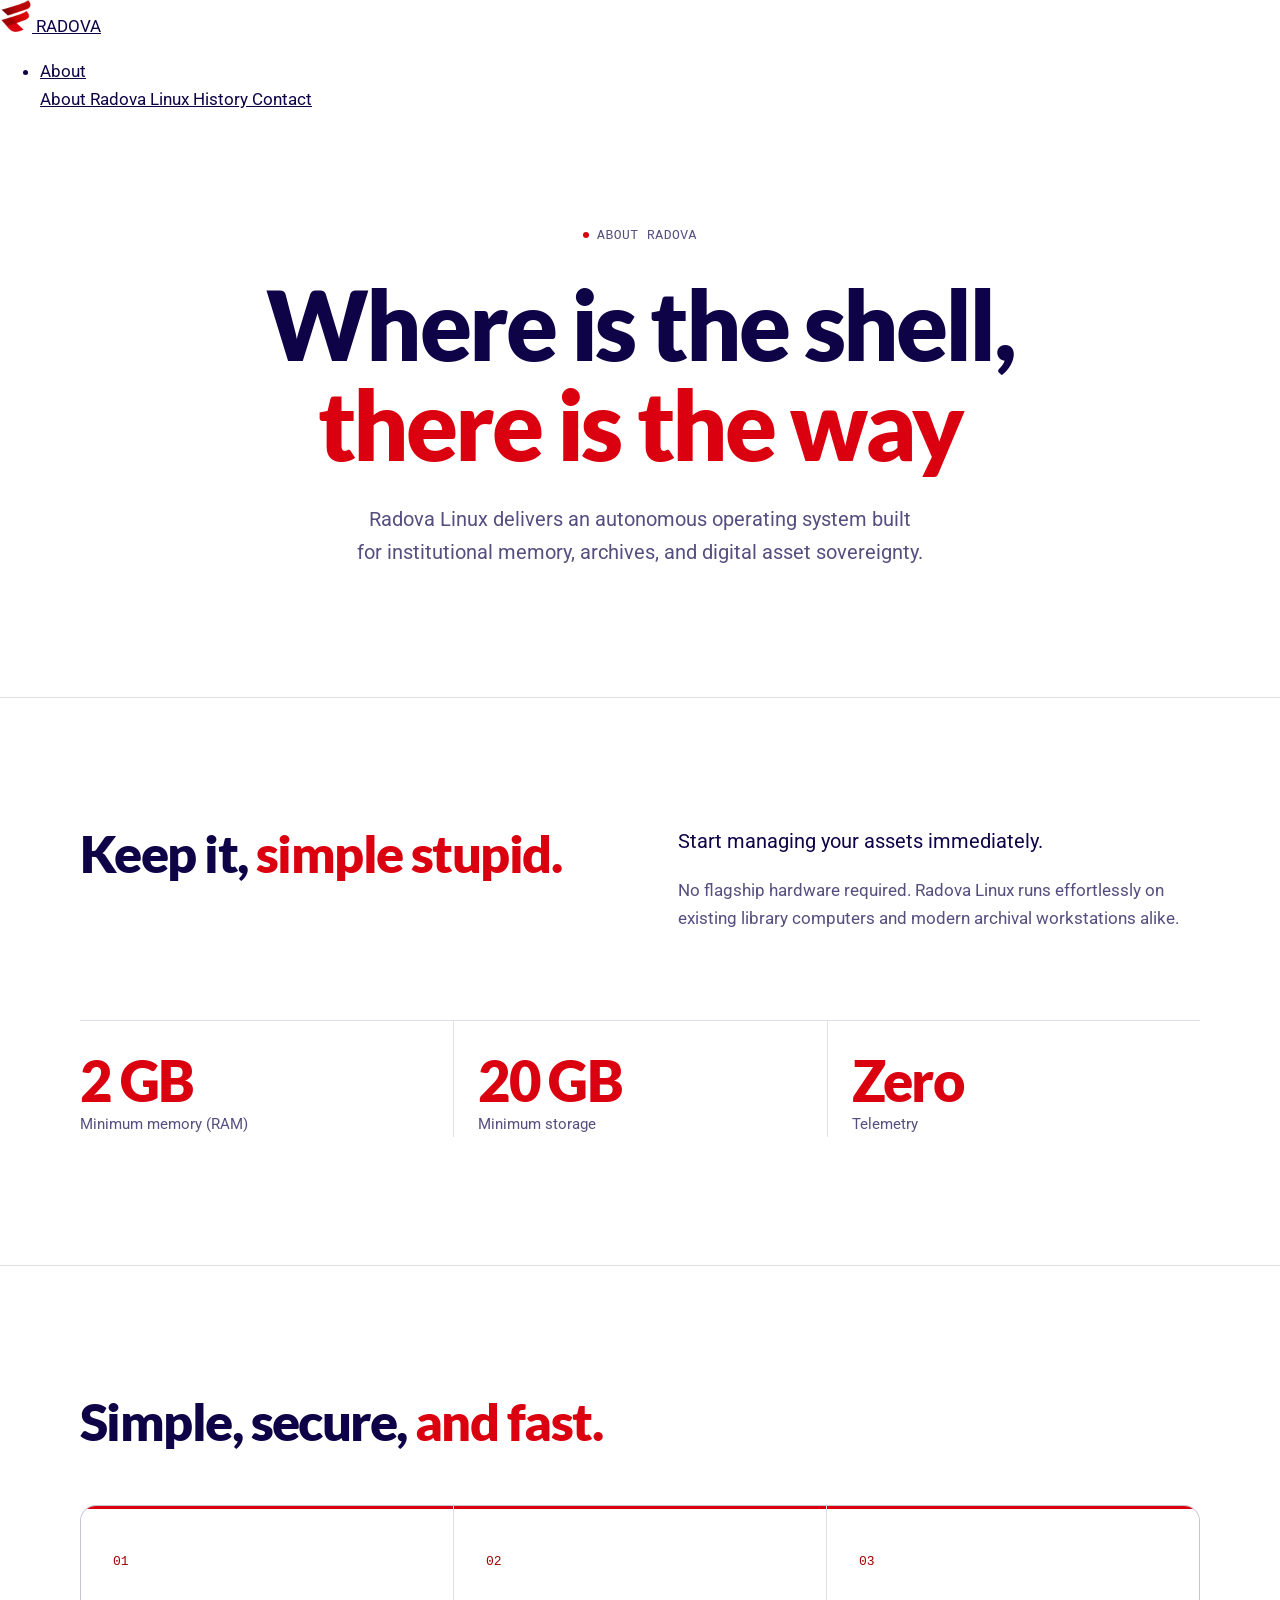
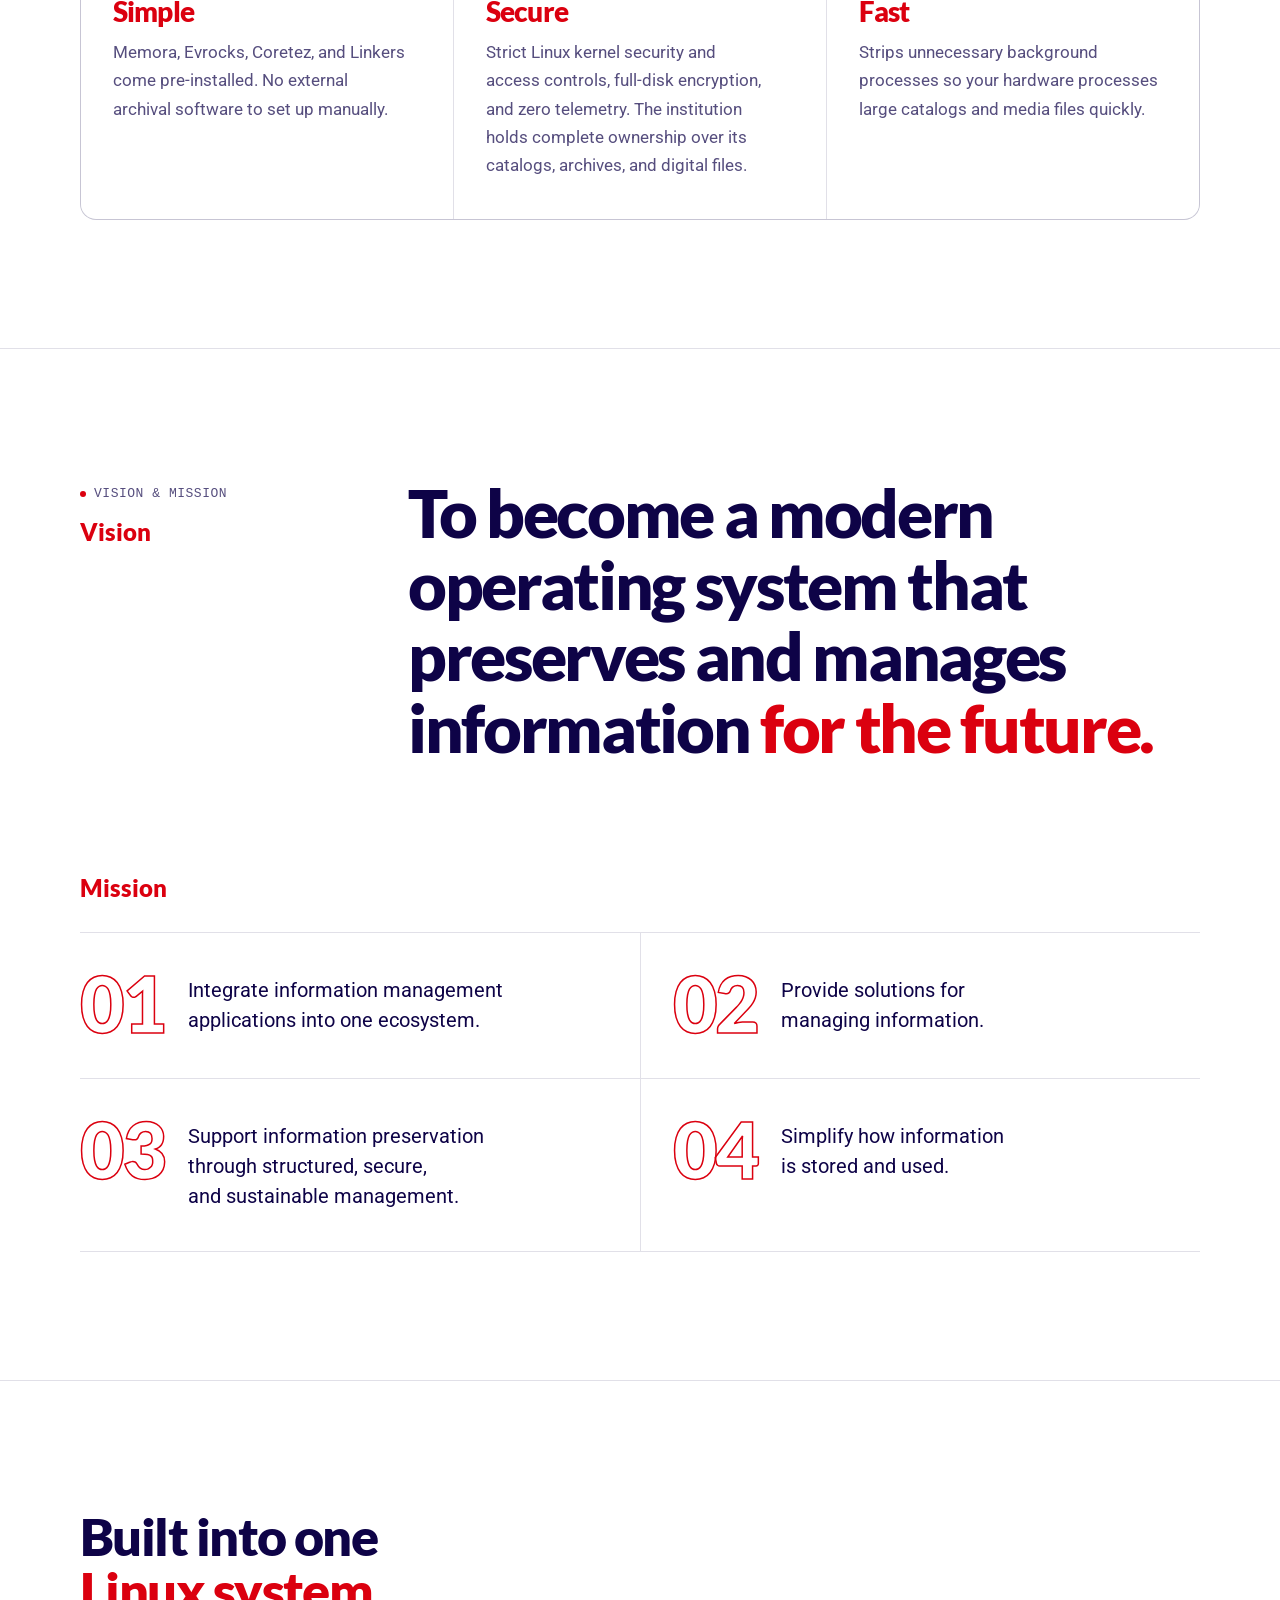
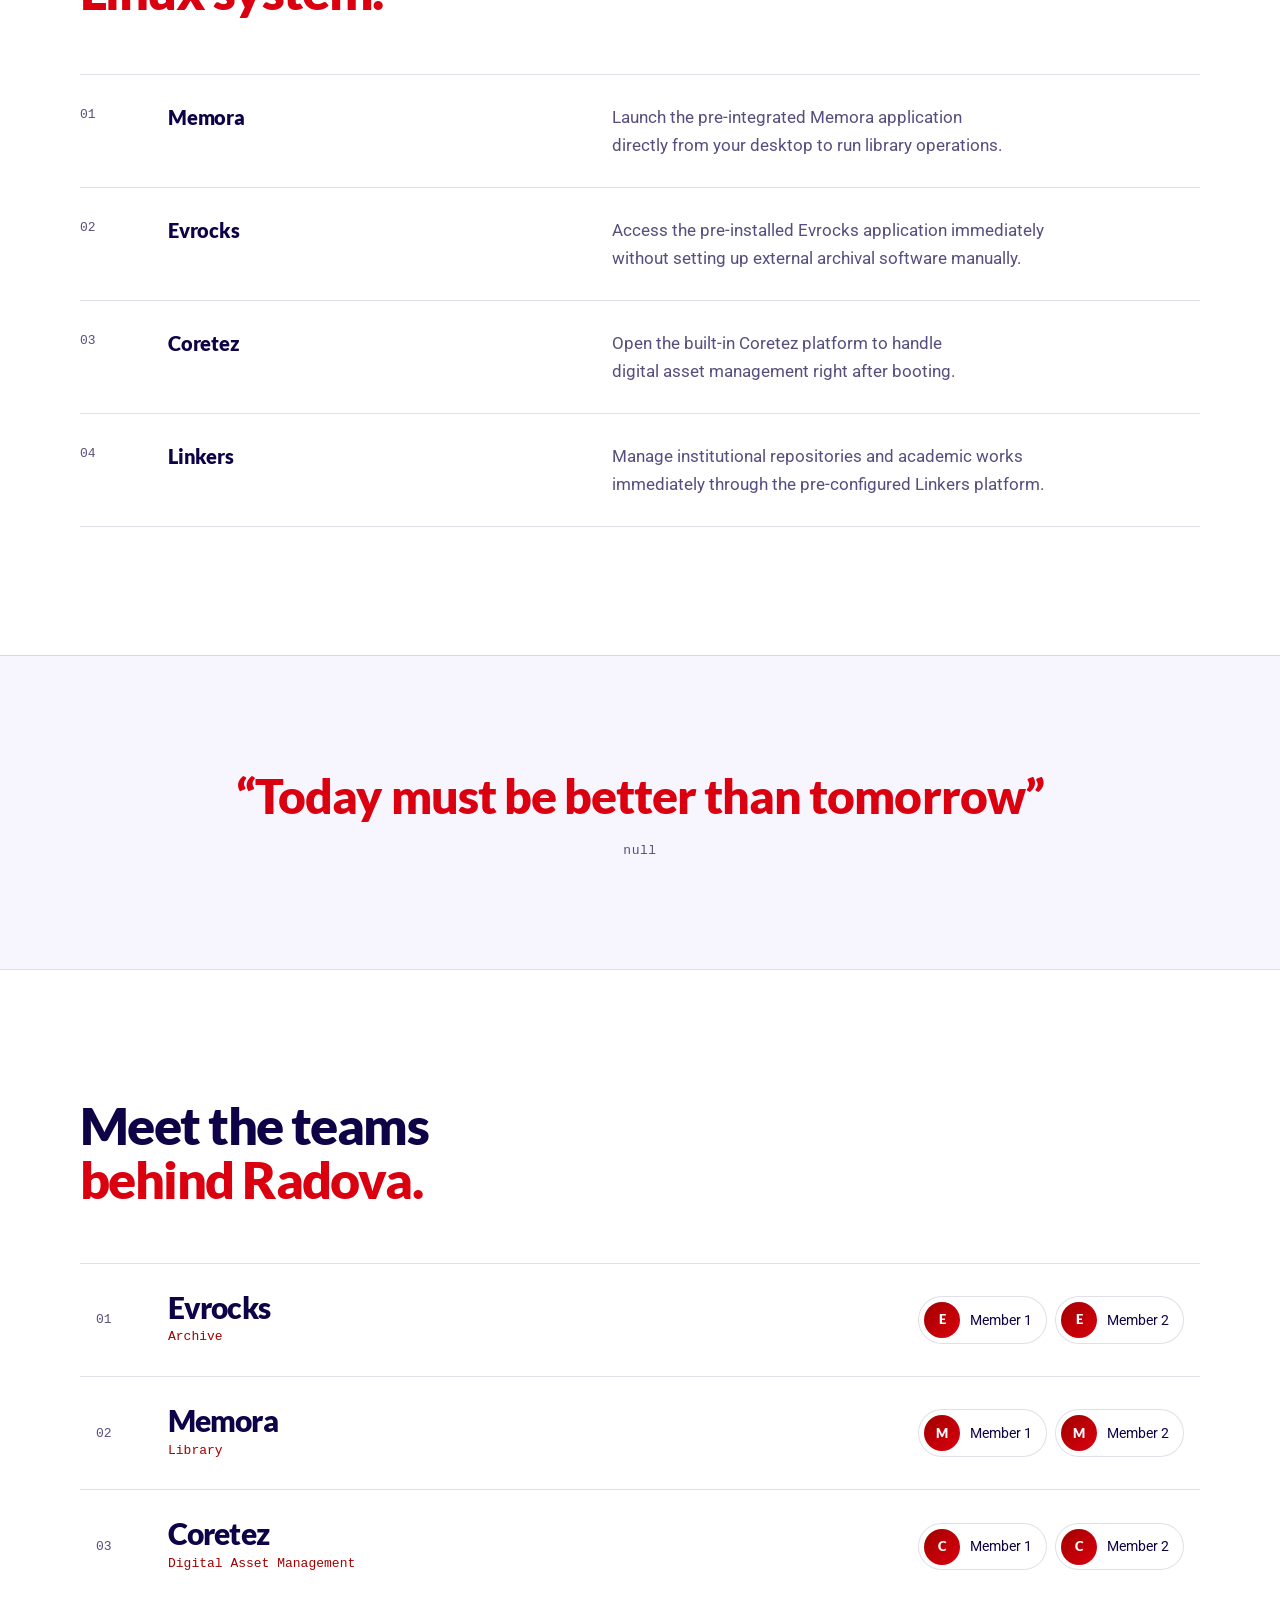
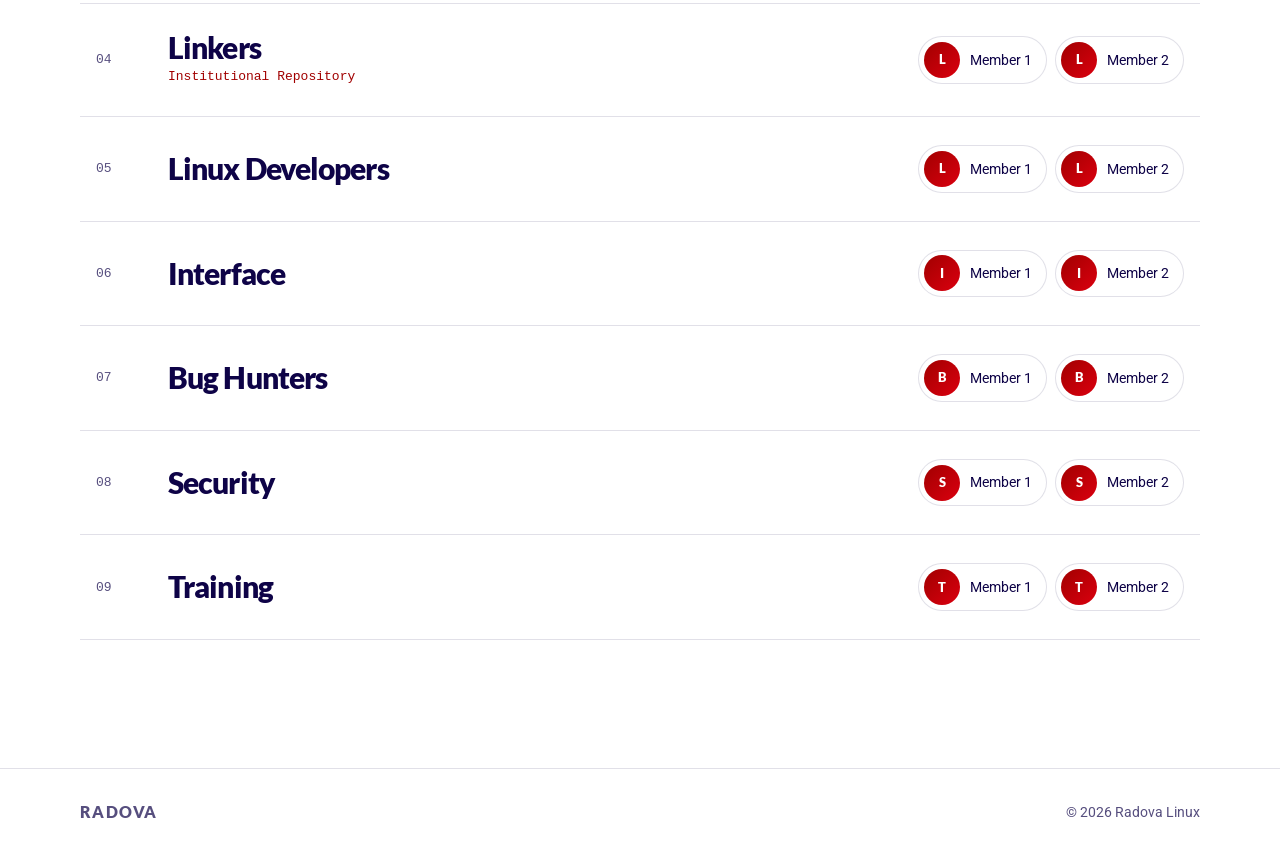
==== commit d1c0f315: "fix css" ====
--- a/index.html
+++ b/index.html
@@ -8,28 +8,46 @@
   <title>About — Radova Linux</title>
   <meta name="description" content="Radova Linux delivers an autonomous operating system built for institutional memory, archives, and digital asset sovereignty.">
   <link rel="canonical" href="https://radova.org/index.html">
-  <link rel="preload" as="font" type="font/woff2" href="/assets/fonts/lato-latin-900.woff2" crossorigin>
-  <link rel="preload" as="font" type="font/woff2" href="/assets/fonts/roboto-latin-wght.woff2" crossorigin>
-  <link rel="icon" type="image/png" href="/assets/logo.png">
-  <link rel="stylesheet" href="/assets/about.css">
+  <link rel="preload" as="font" type="font/woff2" href="assets/fonts/lato-latin-900.woff2" crossorigin>
+  <link rel="preload" as="font" type="font/woff2" href="assets/fonts/roboto-latin-wght.woff2" crossorigin>
+  <link rel="icon" type="image/png" href="assets/logo.png">
+  <link rel="stylesheet" href="assets/about.css">
+  <link rel="stylesheet" href="contact.css">
+  <link rel="stylesheet" href="https://radova.org/abouts/assets/site.css?v=8">
+  <link rel="stylesheet" href="https://radova.org/abouts/assets/contact.css">
+  
 </head>
 <body>
 
   <a class="skip-link" href="#main">Skip to content</a>
 
-  <header class="ab-header">
-    <div class="wrap">
-      <a class="brand" href="/" aria-label="Radova Linux home">
-        <img src="/assets/logo.png" alt="" width="26" height="26">
-        RADOVA
-      </a>
-      <nav class="ab-nav" aria-label="Main">
-        <a href="/">Home</a>
-        <a href="/index.html" aria-current="page">About</a>
-        <a href="/history.html">History</a>
-        <a href="https://sourceforge.net/projects/memora/files/radova-linux-2026.11.06-x86_64.iso/download" class="keep">Download</a>
-      </nav>
-    </div>
+  <header class="site-header">
+    <a href="/" class="brand-lockup">
+      <img src="/assets/logo.png" alt="Radova Logo" width="32">
+      <span class="brand-name">RADOVA</span>
+    </a>
+<nav class="navbar">
+  <ul class="nav-links">
+    <li class="dropdown">
+      <a id="test2" href="#" class="btn-navy">About</a>
+      <div class="menu-arrow"></div>
+      <div class="dropdown-content">
+        <a class="d-content-h" href="/index.html">
+          About Radova Linux <i class="ph ph-linux-logo"></i>
+        </a>
+        <a href="/history.html">
+          History
+          <i class="ph ph-clock-counter-clockwise"></i>
+        </a>
+        <a class="d-content-c" href="/contact.html">
+          Contact
+          <i class="ph ph-envelope-simple"></i>
+        </a>
+      </div>
+    </li>
+  </ul>
+</nav>
+      
   </header>
 
   <main id="main" tabindex="-1">
@@ -129,7 +147,7 @@
     </section>
 
     <!-- Team members: one <li class="member"> per person, as many as needed.
-         With a photo: <span class="avatar"><img src="/assets/team/NAME.jpg" alt=""></span>
+         With a photo: <span class="avatar"><img src="assets/team/NAME.jpg" alt=""></span>
          Without one: <span class="avatar" aria-hidden="true">INITIALS</span> -->
     <section class="ab-section" aria-labelledby="team-title">
       <div class="wrap">
@@ -214,5 +232,7 @@
     </div>
   </footer>
 
+    <script src="https://radova.org/abouts/assets/navbar.js"></script>
+
 </body>
 </html>
--- a/assets/about.css
+++ b/assets/about.css
@@ -1,14 +1,14 @@
 /* About page: standalone white theme with red accents (Linear-style layout), palette from the brand guide */
 @font-face {
   font-family: "Lato";
-  src: url("/assets/fonts/lato-latin-900.woff2") format("woff2");
+  src: url("fonts/lato-latin-900.woff2") format("woff2");
   font-weight: 900;
   font-display: swap;
 }
 
 @font-face {
   font-family: "Roboto Variable";
-  src: url("/assets/fonts/roboto-latin-wght.woff2") format("woff2-variations");
+  src: url("fonts/roboto-latin-wght.woff2") format("woff2-variations");
   font-weight: 400 700;
   font-display: swap;
 }
@@ -352,12 +352,15 @@
 .timeline {
   /* one size scale for the whole timeline; the mobile query shrinks it */
   --tl-pad: 1.5rem;
-  --tl-title: 1.375rem;
+  --tl-title: 1.75rem; /* 28px */
   --tl-row: 1.75rem; /* title row height = pill height */
-  --tl-gap: 2rem; /* space between milestones */
-  --tl-card-min: 10rem; /* every card at least this tall, so short ones line up */
+  --tl-gap: 4.5rem; /* space between milestones */
+  --tl-col-gap: 5rem; /* space between the two columns (the line sits in the middle) */
+  --tl-stagger: 2.5rem; /* two columns: minimum drop from one milestone to the next (dots never collide, order reads top to bottom) */
+  --tl-card-min: 16rem; /* standard minimum card height; busier cards simply grow */
   position: relative;
   display: grid;
+  grid-template-columns: minmax(0, 1fr); /* columns follow the screen, not the one-line rows' content */
   gap: var(--tl-gap);
   max-width: 52rem;
   list-style: none;
@@ -382,7 +385,7 @@
   content: "";
   position: absolute;
   left: 0;
-  top: calc(var(--tl-row) / 2 - 7px);
+  top: calc(max(var(--tl-row), var(--tl-title) * 1.2) / 2 - 7px); /* centre of the title row: pill or title, whichever is taller */
   width: 14px;
   height: 14px;
   border-radius: 50%;
@@ -400,13 +403,13 @@
   min-height: var(--tl-row);
 }
 
-.tl-head h3 { margin-right: auto; font: 700 var(--tl-title)/1.3 var(--font-body); letter-spacing: -0.01em; }
+.tl-head h3 { margin-right: auto; font: 700 var(--tl-title)/1.2 var(--font-body); letter-spacing: -0.01em; }
 
 /* one pill per milestone: "Place, D Month YYYY" */
 .tl-pill {
   display: inline-block;
-  padding: 0 0.625rem;
-  border-radius: 6px;
+  padding: 0 0.75rem;
+  border-radius: 999px;
   background: var(--red-gradient);
   color: var(--white);
   font: 600 0.8125rem/var(--tl-row) var(--font-body);
@@ -415,6 +418,8 @@
 }
 
 .tl-card {
+  display: flex; /* column, so people and media can sit at the bottom */
+  flex-direction: column;
   min-height: var(--tl-card-min);
   margin-top: 0.75rem;
   padding: var(--tl-pad);
@@ -427,9 +432,54 @@
 
 .timeline > li:hover .tl-card { border-color: rgba(219, 0, 15, 0.35); }
 
-.tl-card p { color: var(--muted); text-wrap: pretty; } /* fill the card width; balance left a ragged empty right side */
-.tl-card .member-name { font-size: 0.9375rem; }
+.tl-card p { color: var(--muted); }
+/* people chips show only the photo; a tooltip with photo, name and role appears on hover, keyboard focus or tap
+   (built by the script in history.html from the chip and its data-role) */
+.tl-card .member { position: relative; gap: 0; padding: 0.3rem; cursor: default; }
+.tl-card .member:is(:hover, :focus-visible) { border-color: rgba(219, 0, 15, 0.35); }
+.tl-card .member-name { /* visually hidden, still read by screen readers */
+  position: absolute;
+  width: 1px;
+  height: 1px;
+  overflow: hidden;
+  clip-path: inset(50%);
+  white-space: nowrap;
+}
+.member-tip {
+  position: absolute;
+  bottom: calc(100% + 10px);
+  left: 50%;
+  z-index: 3;
+  display: flex;
+  align-items: center;
+  gap: 0.65rem;
+  padding: 0.5rem 0.9rem 0.5rem 0.5rem;
+  border-radius: 12px;
+  background: var(--navy);
+  color: var(--white);
+  white-space: nowrap;
+  box-shadow: 0 12px 28px -10px rgba(14, 3, 71, 0.5);
+  opacity: 0;
+  transform: translate(-50%, 4px);
+  pointer-events: none;
+  transition: opacity 0.2s, transform 0.2s;
+}
+.member-tip .avatar { width: 44px; height: 44px; font-size: 1rem; }
+.member-tip strong { display: block; font: 700 0.9375rem/1.3 var(--font-body); }
+.member-tip strong + span { display: block; font-size: 0.8125rem; line-height: 1.3; color: rgba(255, 255, 255, 0.75); }
+.member-tip::after { /* arrow pointing at the chip */
+  content: "";
+  position: absolute;
+  top: 100%;
+  left: 50%;
+  margin-left: -6px;
+  border: 6px solid transparent;
+  border-top-color: var(--navy);
+}
+.tl-card .member:is(:hover, :focus) .member-tip { opacity: 1; transform: translate(-50%, 0); }
 .tl-card :is(.members, .tl-media) { justify-content: flex-start; margin-top: 1rem; }
+.tl-card > p:not(:last-child) { margin-bottom: 1rem; }
+.tl-card > p + :is(.members, .tl-media) { margin-top: auto; } /* push people and media to the card bottom */
 /* grey rule between the people and the documentation below them */
 .tl-card .members + .tl-media { padding-top: 1rem; border-top: 1px solid var(--line); }
 
@@ -480,15 +530,17 @@
 
 .tl-count { margin-left: auto; font: 500 0.875rem/1 var(--font-mono); color: var(--muted); }
 
-/* Wide screens (with JS): two interlocking columns around a centre line */
+/* Wide screens (with JS): two interlocking columns around a centre line.
+   The script measures every card and sets its top and the list height (see pack() in history.html);
+   keep this breakpoint in sync with the matchMedia there. */
 @media (min-width: 901px) {
-  .timeline.is-split { grid-template-columns: 1fr 1fr; column-gap: 3rem; max-width: none; }
+  .timeline.is-split { display: block; max-width: none; }
   .timeline.is-split::before { left: 50%; margin-left: -1px; }
-  .timeline.is-split > li { padding-left: 0; grid-row: var(--row) / span 2; }
-  .timeline.is-split > li[data-side="left"] { grid-column: 1; }
-  .timeline.is-split > li[data-side="right"] { grid-column: 2; }
-  .timeline.is-split > li[data-side="left"]::before { left: auto; right: calc(-1.5rem - 7px); }
-  .timeline.is-split > li[data-side="right"]::before { left: calc(-1.5rem - 7px); }
+  .timeline.is-split > li { position: absolute; width: calc((100% - var(--tl-col-gap)) / 2); padding-left: 0; }
+  .timeline.is-split > li[data-side="left"] { left: 0; }
+  .timeline.is-split > li[data-side="right"] { right: 0; }
+  .timeline.is-split > li[data-side="left"]::before { left: auto; right: calc(var(--tl-col-gap) / -2 - 7px); }
+  .timeline.is-split > li[data-side="right"]::before { left: calc(var(--tl-col-gap) / -2 - 7px); }
   /* left column: title row hugs the centre line, as in the reference */
   .timeline.is-split > li[data-side="left"] .tl-head { flex-direction: row-reverse; text-align: right; }
   .timeline.is-split > li[data-side="left"] .tl-head h3 { margin-right: 0; margin-left: auto; }
@@ -598,15 +650,6 @@
 
 .tl-lightbox.is-single :is(.tl-prev, .tl-next) { visibility: hidden; }
 
-/* Hover (mouse only; touch screens keep everything visible) */
-@media (hover: hover) {
-  /* people chips show only the photo; the name slides out on hover */
-  .tl-card .member { gap: 0; padding-right: 0.3rem; transition: border-color 0.3s, padding 0.3s; }
-  .tl-card .member-name { max-width: 0; opacity: 0; overflow: hidden; white-space: nowrap; transition: max-width 0.3s, opacity 0.3s, margin 0.3s; }
-  .tl-card .member:hover { padding-right: 0.9rem; border-color: rgba(219, 0, 15, 0.35); }
-  .tl-card .member:hover .member-name { max-width: 12rem; margin-left: 0.6rem; opacity: 1; }
-}
-
 @media (hover: hover) and (prefers-reduced-motion: no-preference) {
   .tl-card { transition: border-color 0.3s, transform 0.3s, box-shadow 0.3s; }
   .timeline > li:hover .tl-card { transform: translateY(-3px); box-shadow: 0 18px 40px -20px rgba(14, 3, 71, 0.35); }
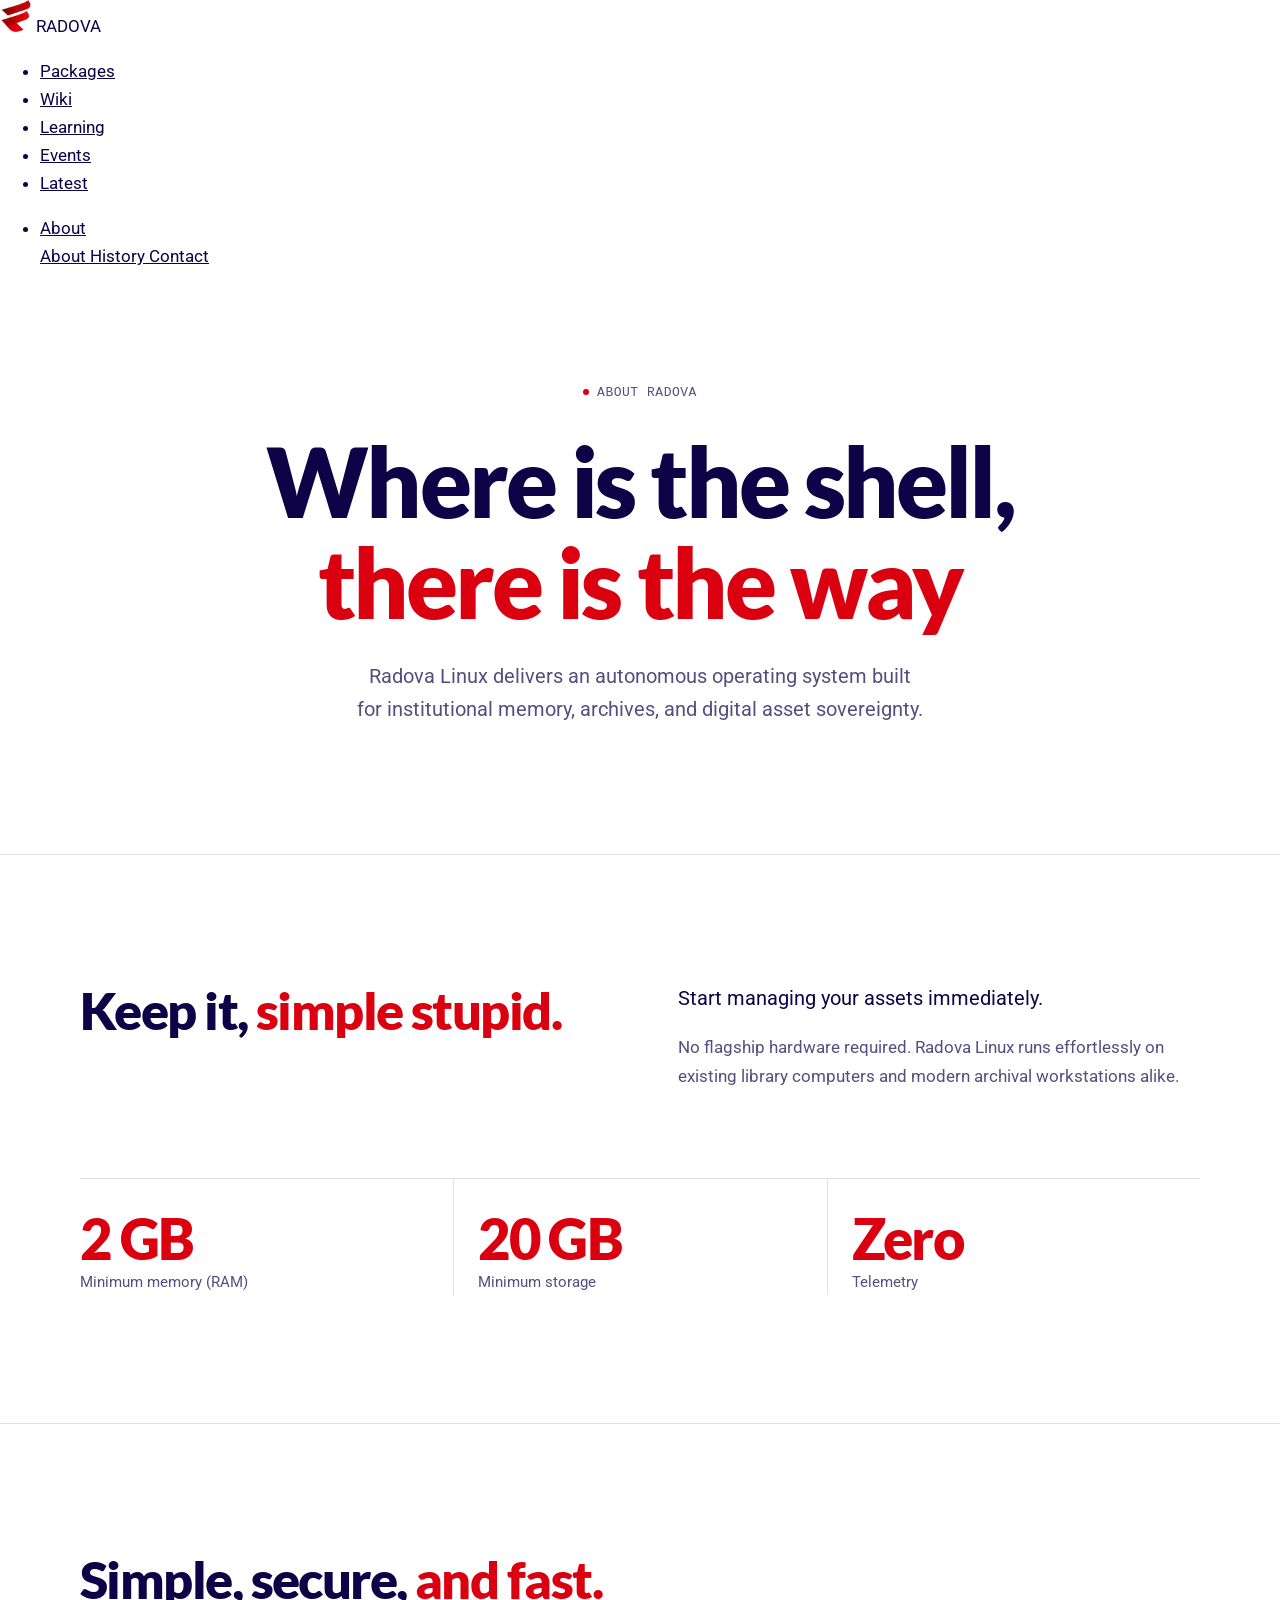
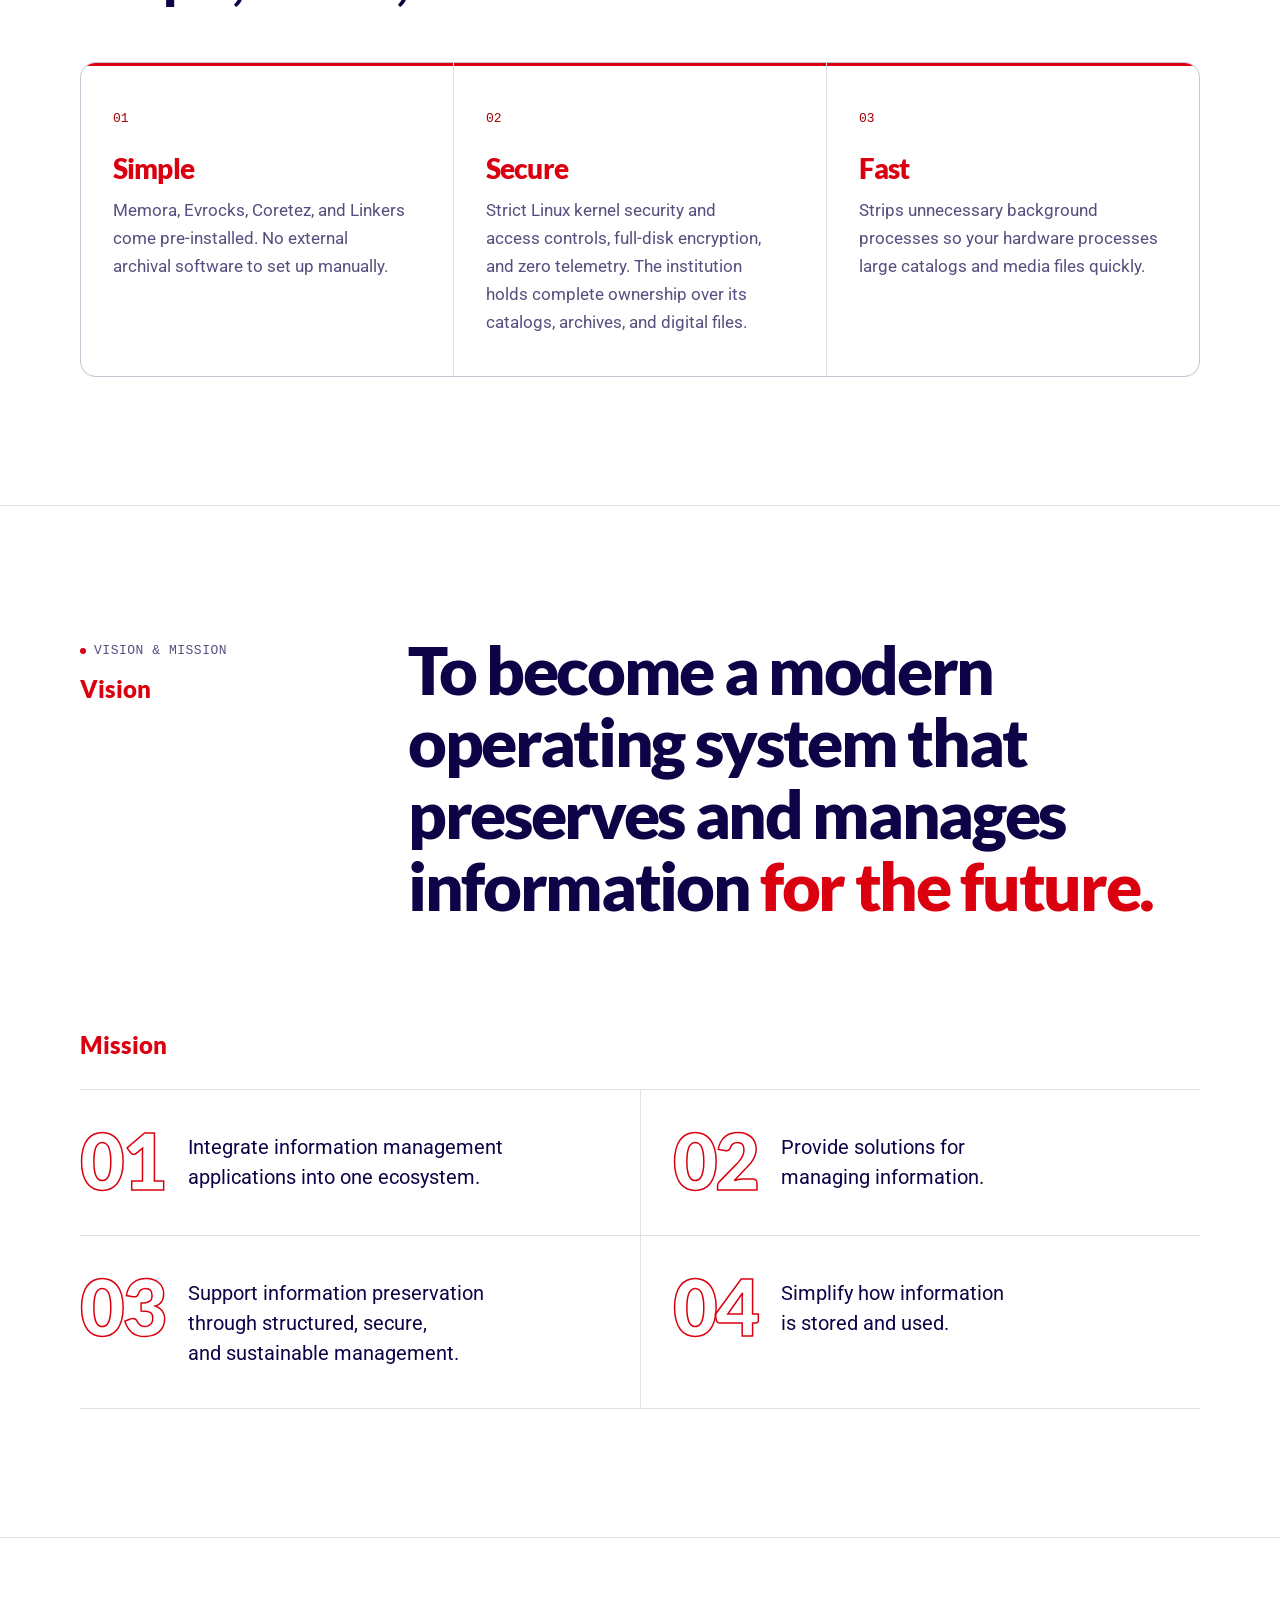
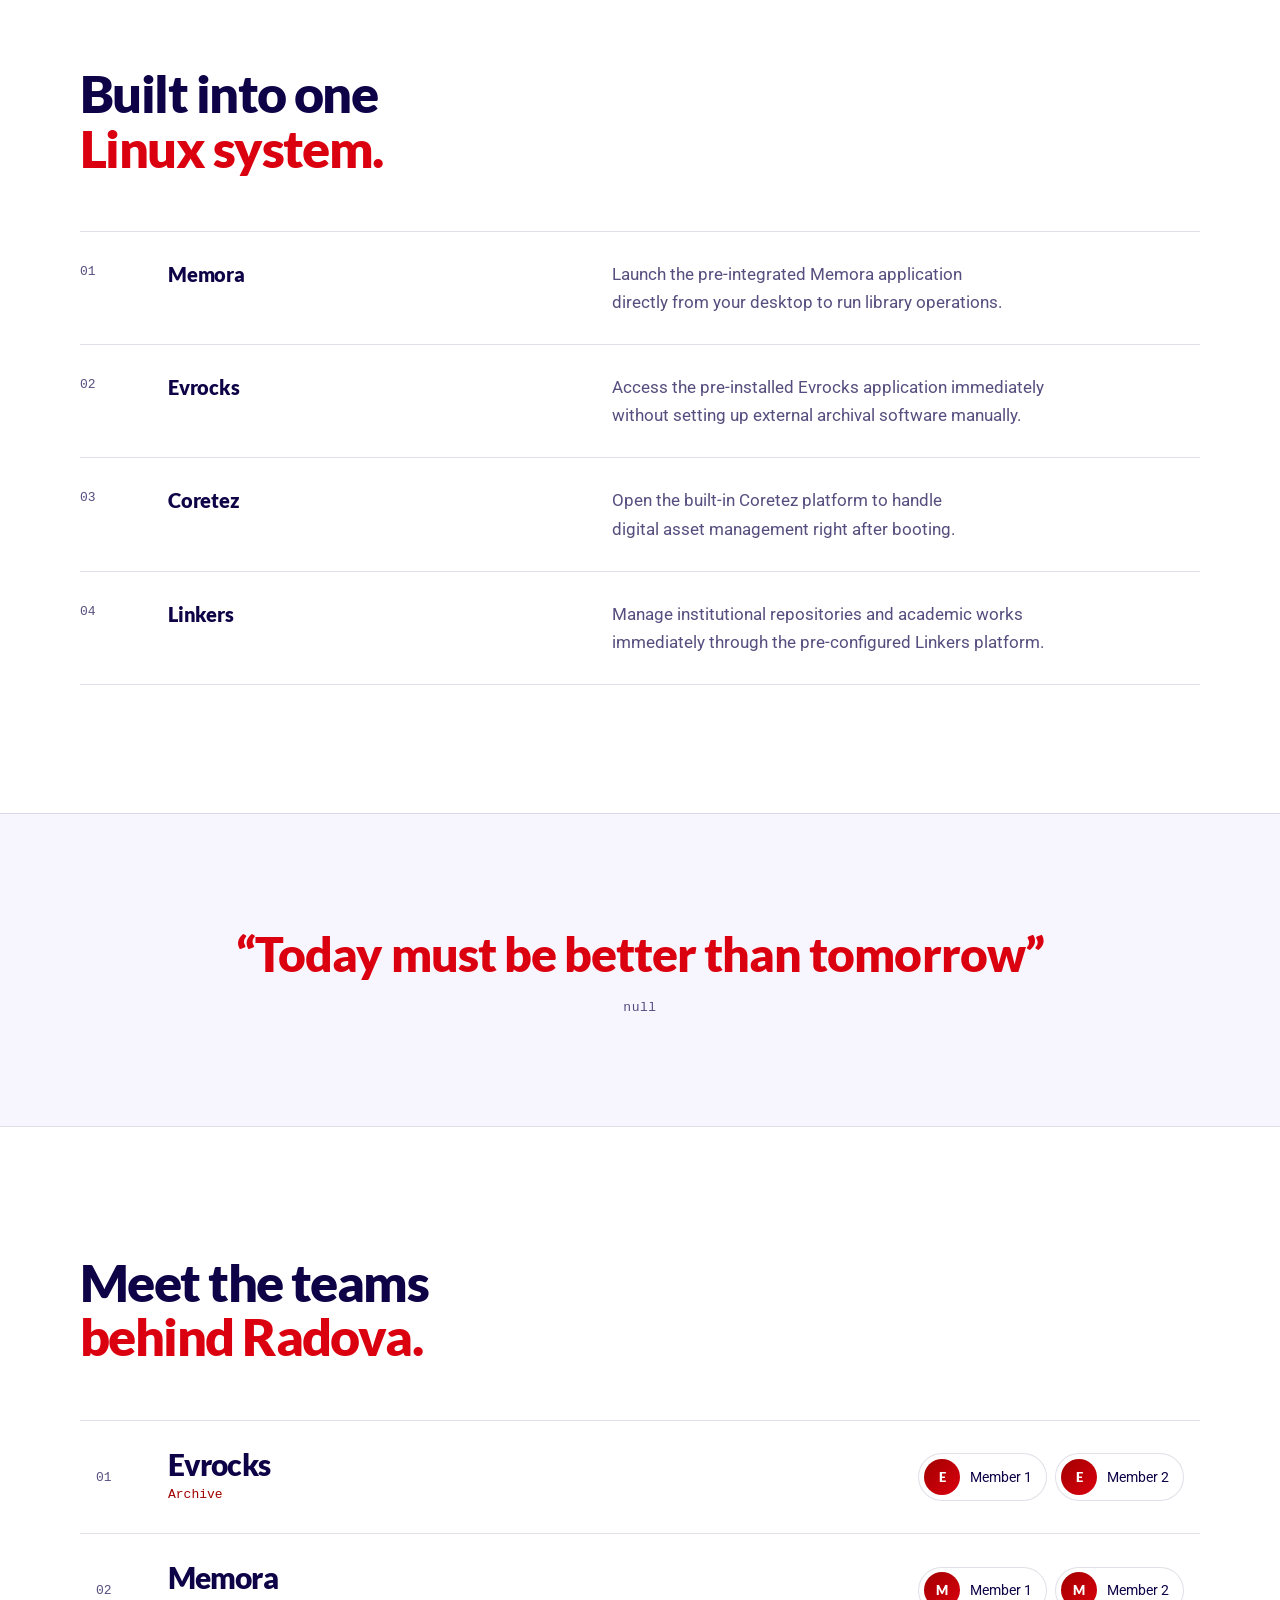
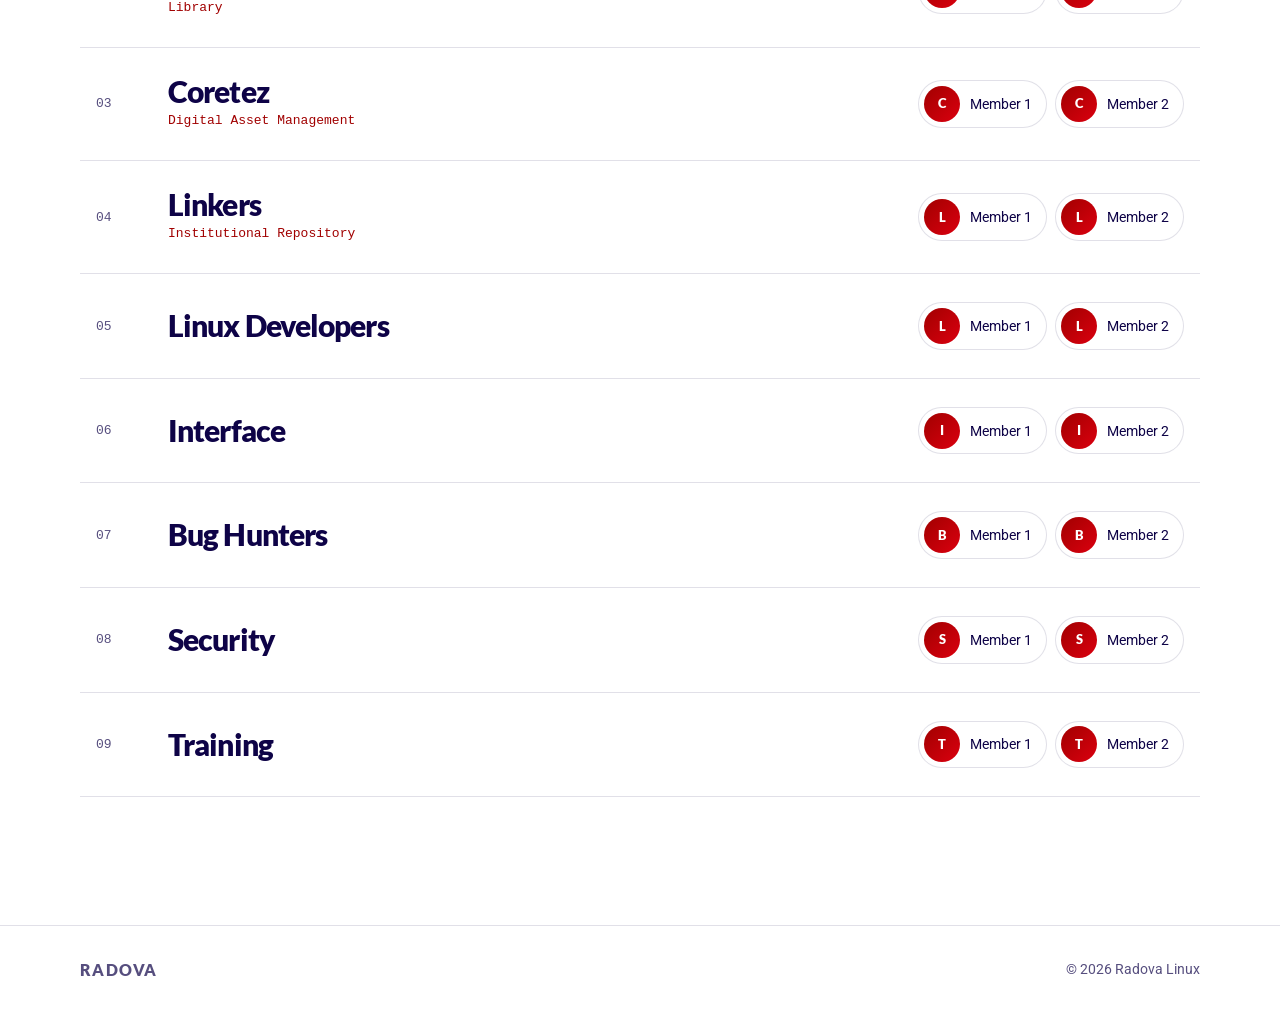
==== commit 8bc9b130: "update about" ====
--- a/index.html
+++ b/index.html
@@ -13,41 +13,57 @@
   <link rel="icon" type="image/png" href="assets/logo.png">
   <link rel="stylesheet" href="assets/about.css">
   <link rel="stylesheet" href="contact.css">
-  <link rel="stylesheet" href="https://radova.org/abouts/assets/site.css?v=8">
-  <link rel="stylesheet" href="https://radova.org/abouts/assets/contact.css">
+  <link rel="stylesheet" href="https://radova.org/about/assets/site.css?v=8">
+  <link rel="stylesheet" href="https://radova.org/about/assets/contact.css">
   
 </head>
 <body>
 
   <a class="skip-link" href="#main">Skip to content</a>
 
-  <header class="site-header">
-    <a href="/" class="brand-lockup">
+ <header class="site-header">
+    <span class="brand-lockup">
       <img src="/assets/logo.png" alt="Radova Logo" width="32">
       <span class="brand-name">RADOVA</span>
-    </a>
-<nav class="navbar">
-  <ul class="nav-links">
-    <li class="dropdown">
-      <a id="test2" href="#" class="btn-navy">About</a>
-      <div class="menu-arrow"></div>
-      <div class="dropdown-content">
-        <a class="d-content-h" href="/index.html">
-          About Radova Linux <i class="ph ph-linux-logo"></i>
-        </a>
-        <a href="/history.html">
-          History
-          <i class="ph ph-clock-counter-clockwise"></i>
-        </a>
-        <a class="d-content-c" href="/contact.html">
-          Contact
-          <i class="ph ph-envelope-simple"></i>
-        </a>
-      </div>
-    </li>
-  </ul>
-</nav>
-      
+    </span>
+
+    <nav aria-label="Primary navigation">
+      <ul class="nav-list">
+        <li><a target="_blank" href="https://packer.radova.org">Packages</a></li>
+        <li><a target="_blank" href="https://wiki.radova.org">Wiki</a></li>
+        <li><a href="https://radova.org/learns">Learning</a></li>
+        <li><a href="https://radova.org/events">Events</a></li>
+        <li><a href="https://radova.org/latest">Latest</a></li>
+        <!--
+        <li><a href="#spesifikasi">Specs</a></li>
+        <li><a href="{{REPO_URL}}" hx-boost="false"></a></li>
+        -->
+      </ul>
+    </nav>
+
+    <div class="header-cta">
+      <nav class="navbar" aria-label="About menu">
+        <ul class="nav-links">
+          <li class="dropdown">
+            <a id="test2" href="#" class="btn-navy" aria-haspopup="true" aria-expanded="false">About</a>
+            <div class="menu-arrow" aria-hidden="true"></div>
+            <div class="dropdown-content" role="menu">
+              <a class="d-content-h" href="https://radova.org/about/" role="menuitem">
+                About<i class="ph ph-linux-logo" aria-hidden="true"></i>
+              </a>
+              <a class="d-content-r" href="https://radova.org/about/history" role="menuitem">
+                History
+                <i class="ph ph-clock-counter-clockwise" aria-hidden="true"></i>
+              </a>
+              <a class="d-content-c" href="https://radova.org/about/contact" role="menuitem">
+                Contact
+                <i class="ph ph-envelope-simple" aria-hidden="true"></i>
+              </a>
+            </div>
+          </li>
+        </ul>
+      </nav>
+    </div>
   </header>
 
   <main id="main" tabindex="-1">
@@ -232,7 +248,7 @@
     </div>
   </footer>
 
-    <script src="https://radova.org/abouts/assets/navbar.js"></script>
+    <script src="https://radova.org/about/assets/navbar.js"></script>
 
 </body>
 </html>
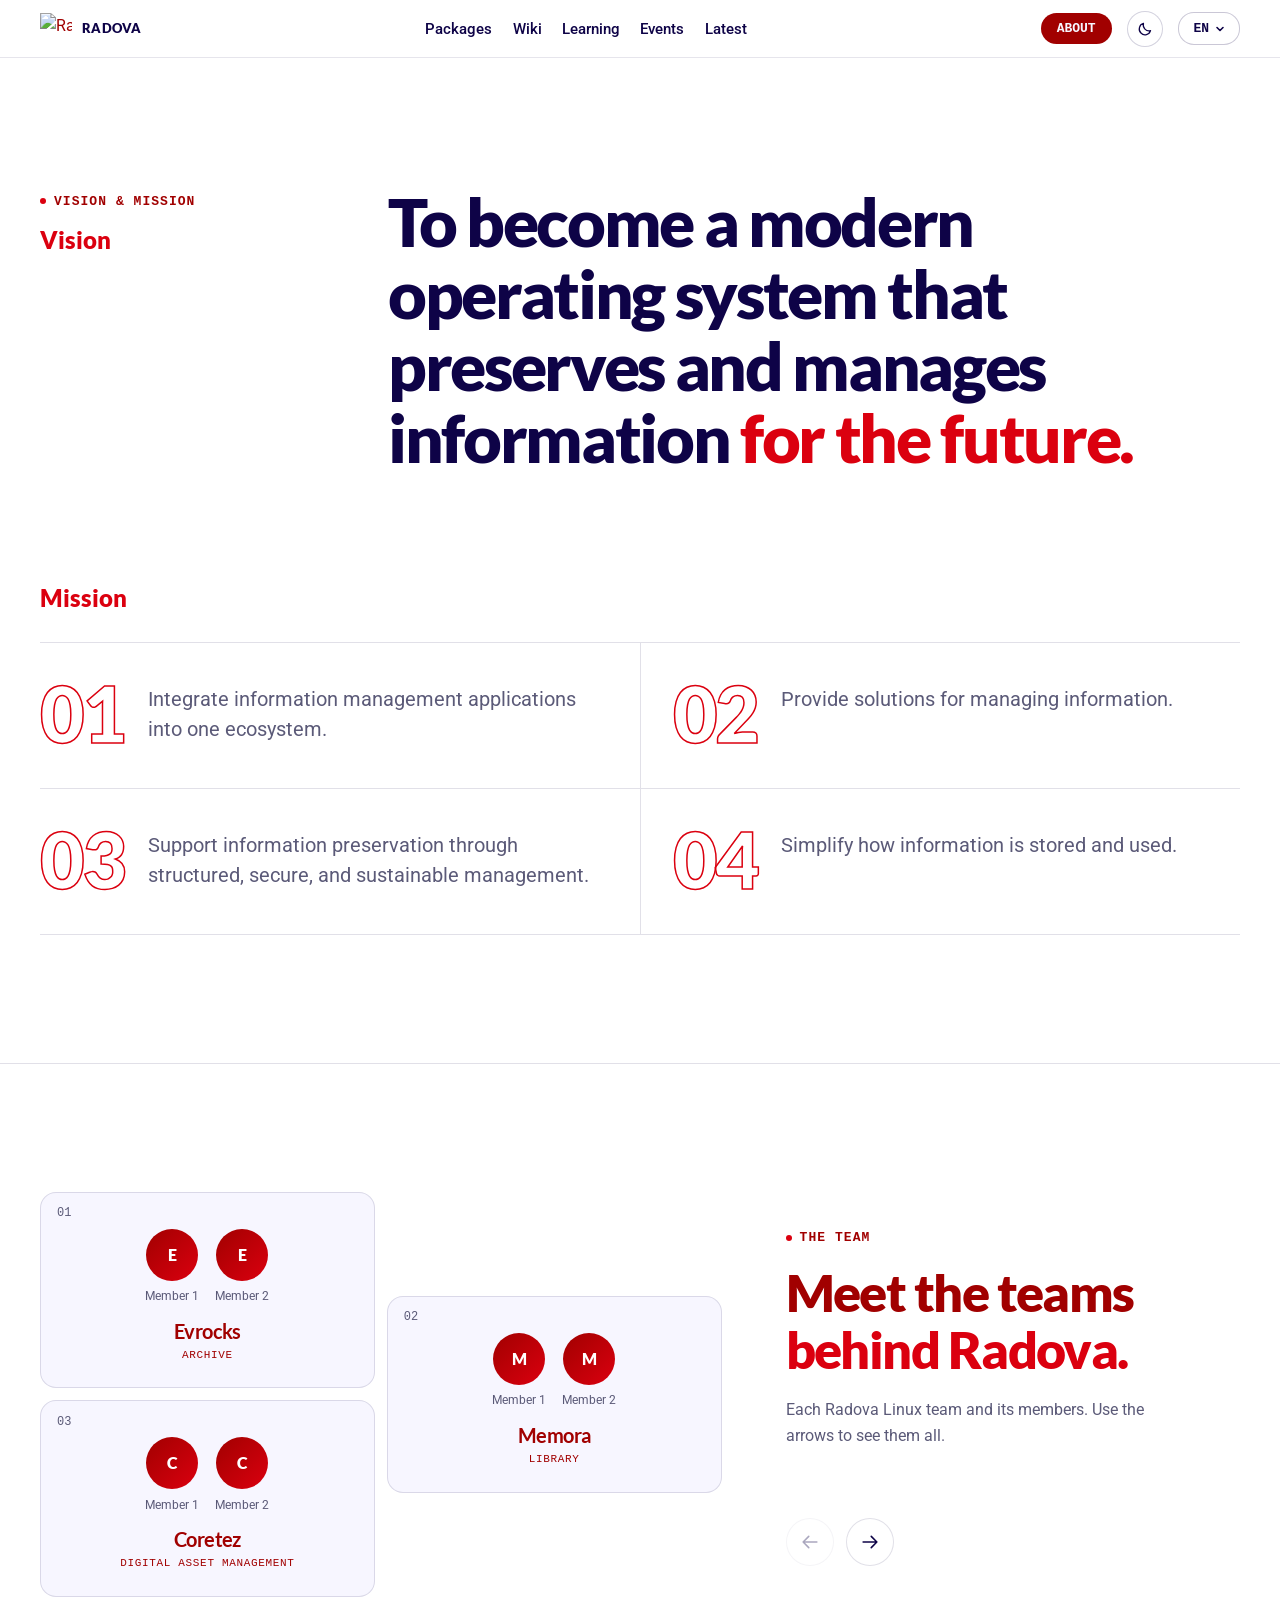
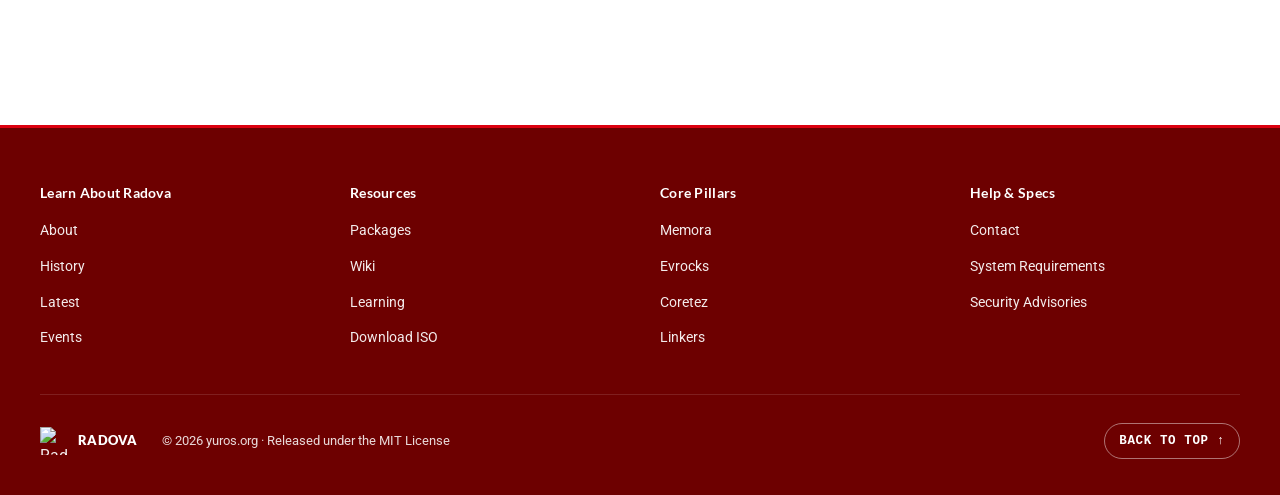
==== commit 44ed745d: "Merge pull request #6 from muaskar029-pixel/main optimize and fix navbar dropdown" ====
--- a/index.html
+++ b/index.html
@@ -7,116 +7,79 @@
   <meta name="theme-color" content="#FFFFFF">
   <title>About — Radova Linux</title>
   <meta name="description" content="Radova Linux delivers an autonomous operating system built for institutional memory, archives, and digital asset sovereignty.">
-  <link rel="canonical" href="https://radova.org/index.html">
+  <link rel="canonical" href="https://radova.org/about/">
+  <link rel="icon" type="image/png" href="assets/logo.png">
   <link rel="preload" as="font" type="font/woff2" href="assets/fonts/lato-latin-900.woff2" crossorigin>
   <link rel="preload" as="font" type="font/woff2" href="assets/fonts/roboto-latin-wght.woff2" crossorigin>
-  <link rel="icon" type="image/png" href="assets/logo.png">
-  <link rel="stylesheet" href="assets/about.css">
-  <link rel="stylesheet" href="contact.css">
-  <link rel="stylesheet" href="https://radova.org/about/assets/site.css?v=8">
-  <link rel="stylesheet" href="https://radova.org/about/assets/contact.css">
-  
+<style data-bundle>@font-face{font-family:"Lato";src:url("assets/fonts/lato-latin-700.woff2")format("woff2");font-weight:700;font-style:normal;font-display:optional}@font-face{font-family:"Lato";src:url("assets/fonts/lato-latin-900.woff2")format("woff2");font-weight:900;font-style:normal;font-display:optional}@font-face{font-family:"Roboto Variable";src:url("assets/fonts/roboto-latin-wght.woff2")format("woff2-variations");font-weight:400 700;font-style:normal;font-display:optional}:root{color-scheme:light;--white:#FFFFFF;--lavender:#F7F6FF;--navy:#0E0347;--navy-950:#0B0711;--navy-900:#0E0347;--navy-800:#150B52;--blue:#0035C6;--red-900:#A10000;--red-700:#BB080B;--red-600:#DB000F;--red:#DB000F;--red-gradient:linear-gradient(135deg,#A10000 0%,#DB000F 100%);--surface-page:#FFFFFF;--surface-card:#FFFFFF;--surface-subtle:#F7F6FF;--surface-dock:#F0EFFC;--surface-header:rgba(255,255,255,0.82);--text-primary:#0E0347;--text-heading:#A10000;--text-muted:#5B5A78;--text-accent:#DB000F;--text:var(--text-primary);--muted:#5B5A78;--line:rgba(14,3,71,0.12);--border-line:rgba(14,3,71,0.10);--border-card:rgba(14,3,71,0.12);--accent:#DB000F;--font-heading:"Lato",system-ui,-apple-system,sans-serif;--font-body:"Roboto Variable",system-ui,-apple-system,sans-serif;--font-mono:ui-monospace,SFMono-Regular,Menlo,Consolas,monospace;--container-max:100%;--pad-x:max(1rem,calc((100% - var(--container-max))/2));--pad-y:clamp(5rem,9vw,7.5rem)}:root[data-theme="dark"]{color-scheme:dark;--surface-page:#0B0711;--surface-card:#150B52;--surface-subtle:#150B52;--surface-dock:#0E0347;--surface-header:rgba(11,7,17,0.88);--text-primary:#FFFFFF;--text-heading:#FFFFFF;--text-muted:#C4C0D4;--text:#FFFFFF;--muted:#C4C0D4;--line:rgba(196,192,212,0.18);--border-line:rgba(196,192,212,0.18);--border-card:rgba(196,192,212,0.16)}@media (min-width:576px){:root{--container-max:540px}}@media (min-width:768px){:root{--container-max:min(92vw,920px)}}@media (min-width:1024px){:root{--container-max:min(94vw,1080px)}}@media (min-width:1280px){:root{--container-max:1200px}}@media (min-width:1536px){:root{--container-max:1450px}}*,*::before,*::after{box-sizing:border-box}html{max-width:100%;overflow-x:clip;background-color:var(--surface-page);font-size:100%;scroll-padding-block-start:5.5rem}body{max-width:100%;overflow-x:clip;margin:0;padding:0;background-color:var(--surface-page);color:var(--text-primary);font-family:var(--font-body);font-size:16px;font-weight:400;line-height:1.6;-webkit-font-smoothing:antialiased}main{display:block;margin:0;padding:0}ul,ol,li,figure,pre,blockquote{margin:0;padding:0;list-style:none}[type=button],[type=submit],[type=reset],button{width:auto;background:none;border:0;padding:0;margin:0;color:inherit;font:inherit;box-shadow:none;cursor:pointer}h1,h2,h3,h4,h5,h6{font-family:var(--font-heading);color:var(--text-heading);letter-spacing:-0.03em;line-height:1.08;margin:0 0 1rem}h1,h2{font-weight:900}h3,h4,h5,h6{font-weight:700}h1{font-size:clamp(2.25rem,5vw,56px)}h2{font-size:clamp(2rem,4vw,48px)}h3{font-size:clamp(1.25rem,2.2vw,24px)}p{font-family:var(--font-body);font-size:16px;line-height:1.65;color:var(--muted);margin:0 0 1rem}a{color:var(--text-heading);text-decoration:none}:focus-visible{outline:2px solid var(--red-600);outline-offset:3px;border-radius:4px}.skip-link{position:absolute;top:-4rem;inset-inline-start:1rem;z-index:100;padding:0.5rem 1rem;background:var(--red-900);color:var(--white);border-radius:999px;font-weight:600;text-decoration:none}.skip-link:focus{top:0.75rem}.visually-hidden{position:absolute;width:1px;height:1px;overflow:hidden;clip-path:inset(50%);white-space:nowrap}.wrap{width:100%;max-width:none;margin:0}main>section{position:relative;width:100%;box-sizing:border-box;padding-block:var(--pad-y);padding-inline:max(1rem,calc((100% - var(--container-max,1200px))/2));scroll-margin-top:5rem}.eyebrow{display:inline-flex;align-items:center;gap:0.5rem;font:700 0.8125rem/1 var(--font-mono);color:var(--text-heading);letter-spacing:0.08em;text-transform:uppercase;margin:0 0 1.25rem}.eyebrow::before{content:"";width:6px;height:6px;border-radius:50%;background:var(--accent)}.site-header{position:sticky;top:0;z-index:100;width:100%;min-height:58px;margin:0;padding-block:10px;padding-inline:max(16px,calc((100% - var(--container-max,1200px))/2));display:flex;align-items:center;justify-content:space-between;gap:clamp(0.5rem,1.2vw,20px);background:var(--surface-header);-webkit-backdrop-filter:blur(16px)saturate(180%);backdrop-filter:blur(16px)saturate(180%);border-bottom:1px solid var(--border-line);box-sizing:border-box}.site-header .brand-lockup{display:inline-flex;align-items:center;gap:10px;text-decoration:none;white-space:nowrap;flex-shrink:0}.site-header .brand-name{font-family:var(--font-heading);font-size:13px;font-weight:900;line-height:1.2;letter-spacing:0.02em;text-transform:uppercase;color:var(--text-primary)}.site-header .nav-list{display:flex;align-items:center;gap:clamp(0.65rem,1.6vw,28px);margin:0;padding:0;list-style:none;flex-wrap:nowrap}.site-header .nav-list a{display:inline-flex;align-items:center;padding:6px 0;font-family:var(--font-body);font-size:15px;font-weight:500;line-height:1.2;color:var(--text-primary);text-decoration:none;white-space:nowrap}.site-header .nav-list a:hover{color:var(--red-600)}.site-header .nav-list a[aria-current="page"]{font-weight:700;text-decoration:underline;text-decoration-color:#DB000F;text-decoration-thickness:2px;text-underline-offset:6px}:root[data-theme="dark"] .site-header .nav-list a[aria-current="page"]{text-decoration-color:#FF6B74}.navbar{margin-inline-start:auto}.nav-links{display:flex;margin:0;padding:0;list-style:none}.dropdown{position:relative;display:inline-block}@media (min-width:768px){.dropdown::after{content:"-";color:transparent;position:absolute;top:100%;inset-inline-end:0;width:250px;height:24px;display:none}.dropdown:hover::after,.dropdown:focus-within::after{display:block}}.dropdown-content{position:absolute;top:calc(100% + 18px);inset-inline-end:0;transform:translateY(-6px);background:var(--surface-card);min-width:250px;max-width:calc(100vw - 32px);border-radius:16px;box-shadow:0 16px 15px rgba(0,0,0,0.08);z-index:999;opacity:0;visibility:hidden;transition:opacity 0.25s ease,transform 0.25s ease}.dropdown-content::before{content:"";position:absolute;top:-22px;inset-inline-start:0;inset-inline-end:0;height:22px}.dropdown-content.active,.btn-navy.active~.dropdown-content,.dropdown:hover .dropdown-content,.dropdown:focus-within .dropdown-content{opacity:1;visibility:visible;transform:translateY(0)}.dropdown-content a{display:flex;justify-content:space-between;align-items:center;gap:1rem;width:100%;padding:1.2rem 1.5rem;color:var(--text-primary);font-family:var(--font-heading);font-weight:700;font-size:13px;text-transform:uppercase;letter-spacing:1px;text-decoration:none;border-bottom:1px solid var(--border-line);white-space:nowrap}.dropdown-content :last-child{border-bottom:none}.dropdown-content a:hover,.dropdown-content a:focus{background-color:#DB000F;color:#FFFFFF}.menu-arrow{position:absolute;top:100%;inset-inline-end:20px;width:0;height:0;border-inline-start:10px solid transparent;border-inline-end:10px solid transparent;border-bottom:10px solid #A3A3A3;z-index:1000;display:none;margin-top:8px}.btn-navy.active+.menu-arrow,.dropdown:hover .menu-arrow,.dropdown:focus-within .menu-arrow{display:block}.site-header .btn-navy{display:inline-flex;align-items:center;justify-content:center;gap:6px;font-family:var(--font-mono);font-size:13px;font-weight:700;line-height:1.2;text-transform:uppercase;padding:8px 16px;border-radius:16px;background-color:#A10000;color:#F7F6FF;white-space:nowrap}button.btn-theme{display:inline-flex;align-items:center;justify-content:center;width:36px;height:36px;min-width:36px;border-radius:999px;border:1.5px solid rgba(14,3,71,0.18);background:#FFFFFF;color:#0E0347;flex-shrink:0}button.btn-theme:hover{border-color:#DB000F;color:#DB000F;background:#F7F6FF}:root[data-theme="dark"] .btn-theme .ic-moon,:root:not([data-theme="dark"]) .btn-theme .ic-sun{display:none}.lang-menu{position:relative;flex-shrink:0}button.btn-lang{display:inline-flex;align-items:center;justify-content:center;gap:0.375rem;background-color:var(--surface-page);border:1.5px solid rgba(14,3,71,0.22);color:var(--text-primary);font-family:var(--font-mono);font-weight:700;font-size:13px;line-height:1.2;text-transform:uppercase;padding:8px 14px;border-radius:16px;white-space:nowrap}button.btn-lang:hover{border-color:var(--red-900);background-color:var(--surface-subtle)}button.btn-lang[aria-expanded="true"] svg{transform:rotate(180deg)}.lang-list{position:absolute;top:calc(100% + 0.5rem);inset-inline-end:0;z-index:1003;min-width:11rem;padding:0.375rem;background:var(--surface-card);border:1px solid var(--border-card);border-radius:16px;box-shadow:0 12px 30px rgba(14,3,71,0.12)}.lang-list[hidden]{display:none}.lang-list a{display:block;width:100%;padding:0.55rem 0.75rem;border-radius:10px;color:var(--text-primary);font-size:14px;font-weight:500;line-height:1.4;text-align:start}.lang-list a:hover,.lang-list a:focus-visible{background:var(--surface-subtle)}.lang-list a[aria-current="true"]{color:var(--text-heading);font-weight:700}:root[data-theme="dark"] .lang-list a[aria-current="true"]{color:#FF6B74}.lang-list a[aria-current="true"]::after{content:"\2713" / "";float:inline-end;color:var(--text-accent)}:root[data-theme="dark"] .site-header .btn-navy,:root[data-theme="dark"] button.btn-theme,:root[data-theme="dark"] button.btn-lang{background-color:#150B52;color:#FFFFFF;border-color:rgba(196,192,212,0.28)}.nav-toggle{display:none;flex-direction:column;justify-content:center;align-items:center;gap:5px;width:38px;height:38px;border:1px solid var(--line);border-radius:10px}.nav-toggle span{display:block;width:18px;height:2px;background-color:var(--text-heading);border-radius:2px}@media (min-width:768px){.site-header .header-menu{display:flex;align-items:center;flex:1;gap:clamp(0.75rem,2vw,46px)}.site-header .header-menu>nav:first-child{margin-inline:auto}.site-header .navbar{margin-inline-start:0}}@media (max-width:767px){.site-header{background:var(--surface-page);-webkit-backdrop-filter:none;backdrop-filter:none}.nav-toggle{display:inline-flex;position:relative;z-index:1002}button.btn-theme{margin-inline-start:auto}button.btn-lang{padding:7px 12px;position:relative;z-index:1002}.header-menu{display:none;position:fixed;inset:0;top:58px;z-index:999;flex-direction:column;align-items:stretch;justify-content:flex-start;width:100%;height:calc(100dvh - 58px);padding:0.75rem var(--pad-x) 2rem;background:var(--surface-page);border-top:1px solid var(--line);overflow-y:auto;overscroll-behavior:contain;gap:6px}.header-menu.is-open{display:flex}.header-menu nav,.header-menu ul,.header-menu li,.header-menu .dropdown{display:block;width:100%;margin:0;padding:0}.navbar{margin:0;padding:0}.site-header .nav-list,.dropdown-content{display:flex!important;flex-direction:column;align-items:stretch;gap:6px}.site-header .navbar .btn-navy,.navbar .btn-navy,.menu-arrow{display:none!important}.dropdown-content{position:static;opacity:1;visibility:visible;transform:none;min-width:100%;max-width:100%;border:0;border-radius:0;box-shadow:none;background:transparent}.site-header .nav-list a,.dropdown-content a{display:flex;align-items:center;justify-content:flex-start;width:100%;padding:9px 12px;min-height:44px;color:var(--text-primary);font-family:var(--font-body);font-size:15.5px;font-weight:700;text-transform:none;letter-spacing:0;border:0;border-radius:10px}.site-header .nav-list a:hover,.site-header .nav-list a:focus,.dropdown-content a:hover,.dropdown-content a:focus{background-color:rgba(219,0,15,0.08);color:var(--red-600)}}.ab-section{padding-block:clamp(4.5rem,10vw,8rem);border-top:1px solid var(--line)}.ab-section:first-child{border-top:0}.ab-section h2{font-size:clamp(2rem,4.5vw,3.25rem);max-width:18ch}.ab-section h2 span{color:var(--accent)}.ab-section :is(h1,h2).eyebrow{font:700 0.8125rem/1 var(--font-mono);letter-spacing:0.08em;max-width:none}.vm-grid{display:grid;grid-template-columns:1fr 3fr;gap:clamp(2rem,5vw,4rem);align-items:start}.vm-side{position:sticky;top:112px}.vm-label{font:900 clamp(1.25rem,2vw,1.5rem)/1 var(--font-heading);color:var(--red)}.vm-vision{font:900 clamp(2rem,5.2vw,4.5rem)/1.08 var(--font-heading);letter-spacing:-0.035em;color:var(--text-primary);margin:0}.vm-vision em{font-style:normal;color:var(--red);white-space:nowrap}.vm-label-mission{margin-top:clamp(4.5rem,10vw,7rem)}.vm-missions{display:grid;grid-template-columns:repeat(2,1fr);margin:2rem 0 0;border-top:1px solid var(--line)}.vm-missions li{display:grid;grid-template-columns:auto 1fr;gap:1.5rem;align-items:start;padding-block:2.25rem 2.5rem;padding-inline:0 2rem;border-bottom:1px solid var(--line)}.vm-missions li:nth-child(even){padding-inline-start:2rem;border-inline-start:1px solid var(--line)}.vm-num{font:900 clamp(3rem,6vw,5rem)/0.9 var(--font-heading);letter-spacing:-0.04em;color:transparent;-webkit-text-stroke:1.5px var(--red)}.vm-missions li:hover .vm-num{color:var(--red)}.vm-missions p{font-size:clamp(1.0625rem,1.6vw,1.25rem);line-height:1.5;padding-top:0.35rem;margin:0}@media (max-width:1023px){.vm-grid,.vm-missions{grid-template-columns:1fr}.vm-side{position:static}.vm-missions li,.vm-missions li:nth-child(even){padding:1.75rem 0;border-inline-start:0}}.team-split{display:grid;gap:1.25rem}.team-head{margin-bottom:1.25rem}.team-lead{margin-top:1.25rem;max-width:40ch}.team-nav{display:flex;gap:0.75rem}.team-nav button{display:grid;place-items:center;width:48px;height:48px;border:1px solid var(--border-card);border-radius:999px;background:var(--surface-card);color:var(--text-primary)}.team-nav button:hover{border-color:var(--red);color:var(--red)}.team-nav button[aria-disabled="true"]{opacity:0.35;cursor:default}.team{--team-gap:0.75rem;display:grid;grid-auto-flow:column dense;grid-template-rows:repeat(4,1fr);grid-auto-columns:calc((100% - var(--team-gap))/2);gap:var(--team-gap);overflow-x:auto;overscroll-behavior-x:contain;scroll-snap-type:x mandatory;scrollbar-width:none;counter-reset:t}.team::-webkit-scrollbar{display:none}.team-row{position:relative;display:flex;flex-direction:column;align-items:center;justify-content:center;gap:0.9rem;padding:2.25rem 1rem 1.5rem;text-align:center;background:var(--surface-subtle);border:1px solid var(--border-card);border-radius:16px;counter-increment:t}.team-row::before{content:counter(t,decimal-leading-zero);position:absolute;top:0.9rem;inset-inline-start:1rem;font:500 0.75rem/1 var(--font-mono);color:var(--muted)}.team-row:nth-child(3n+1){grid-row:1/3;scroll-snap-align:start}.team-row:nth-child(3n+2){grid-row:2/4}.team-row:nth-child(3n+3){grid-row:3/5}.team-id h3{font-size:1.25rem;margin:0}.team .role{margin:0.35rem 0 0;font:500 0.6875rem/1.4 var(--font-mono);letter-spacing:0.06em;text-transform:uppercase;color:var(--text-heading)}.members{display:flex;flex-wrap:wrap;justify-content:center;gap:0.75rem 1rem;order:-1}.member{display:inline-flex;flex-direction:column;align-items:center;gap:0.4rem}.avatar{flex:none;display:grid;place-items:center;width:52px;height:52px;border-radius:50%;overflow:hidden;background:var(--red-gradient);color:#FFFFFF;font:900 1rem/1 var(--font-heading)}.avatar img{width:100%;height:100%;object-fit:cover;display:block}.member-name{font-size:0.75rem;color:var(--muted)}@media (max-width:575px){.team{grid-template-rows:repeat(3,1fr);grid-auto-columns:100%}.team-row:nth-child(3n+1){grid-row:1}.team-row:nth-child(3n+2){grid-row:2;justify-self:end}.team-row:nth-child(3n+3){grid-row:3}.team-row{width:88%;align-items:flex-start;padding:1rem 3rem 1.1rem 1.1rem;text-align:start}.team-row::before{top:1.1rem;inset-inline-start:auto;inset-inline-end:1rem}.members{order:0;justify-content:flex-start;gap:0.5rem 1rem}.member{flex-direction:row;gap:0.5rem}.avatar{width:32px;height:32px;font-size:0.75rem}.member-name{font-size:0.8125rem}}@media (min-width:1024px){.team-split{grid-template-columns:minmax(0,1.5fr) minmax(0,1fr);column-gap:clamp(2.5rem,5vw,4.5rem)}.team{grid-column:1;grid-row:1/3}.team-head{grid-column:2;grid-row:1;align-self:end;margin:0}.team-nav{grid-column:2;grid-row:2;align-self:start;margin-top:2rem}}.brand-lockup-light{display:inline-flex;align-items:center;gap:10px}.brand-lockup-light .brand-name{font-family:var(--font-heading);font-weight:900;font-size:0.8rem;letter-spacing:0.02em;text-transform:uppercase;color:#FFFFFF}.site-footer{width:100%;background:#6D0000;border-top:3px solid var(--red-600);padding-block:56px 36px;padding-inline:max(var(--pad-x,1rem),calc((100% - var(--container-max,1200px))/2));color:rgba(255,255,255,0.92);box-sizing:border-box}:root[data-theme="dark"] .site-footer{background:linear-gradient(180deg,#0E0347 0%,#0B0711 100%)}.footer-grid{display:grid;grid-template-columns:1fr;gap:36px 32px;padding-bottom:44px;border-bottom:1px solid rgba(255,255,255,0.12)}@media (min-width:576px){.footer-grid{grid-template-columns:repeat(2,minmax(0,1fr))}}@media (min-width:1024px){.footer-grid{grid-template-columns:repeat(4,minmax(0,1fr));gap:40px}}.footer-heading{font-family:var(--font-heading);font-size:14px;font-weight:700;line-height:1.25;letter-spacing:0.02em;color:#FFFFFF;margin:0 0 16px}.footer-links{display:flex;flex-direction:column;align-items:flex-start;gap:10px}.footer-links a{color:rgba(255,255,255,0.92);font-size:14px;line-height:1.4}.footer-links a:hover{color:#FFFFFF;text-decoration:underline;text-underline-offset:4px}.footer-bottom{display:flex;flex-direction:column;align-items:flex-start;gap:20px;padding-top:28px}@media (min-width:768px){.footer-bottom{flex-direction:row;align-items:center;justify-content:space-between}}.footer-brand-bar{display:flex;flex-wrap:wrap;align-items:center;gap:12px 24px}.footer-copy{font-size:13px;color:rgba(255,255,255,0.85);margin:0}.footer-top{font-family:var(--font-mono);font-size:12.5px;font-weight:700;text-transform:uppercase;letter-spacing:0.05em;color:#FFFFFF;padding:7px 14px;border:1px solid rgba(255,255,255,0.45);border-radius:999px}.footer-top:hover{border-color:var(--red-600);background-color:rgba(219,0,15,0.16)}</style>
+  <script>try{if(localStorage.getItem("radova-theme")==="dark")document.documentElement.dataset.theme="dark"}catch(e){}</script>
+<link rel="alternate" hreflang="en" href="https://radova.org/about/">
+  <link rel="alternate" hreflang="id" href="https://radova.org/about/id/">
+  <link rel="alternate" hreflang="ar" href="https://radova.org/about/ar/">
+  <link rel="alternate" hreflang="x-default" href="https://radova.org/about/">
 </head>
 <body>
 
+
   <a class="skip-link" href="#main">Skip to content</a>
+  
 
  <header class="site-header">
-    <span class="brand-lockup">
-      <img src="/assets/logo.png" alt="Radova Logo" width="32">
+    <a class="brand-lockup" href="https://radova.org/">
+      <img src="assets/logo-64.webp" alt="Radova Logo" width="32" height="32">
       <span class="brand-name">RADOVA</span>
-    </span>
-
-    <nav aria-label="Primary navigation">
-      <ul class="nav-list">
-        <li><a target="_blank" href="https://packer.radova.org">Packages</a></li>
-        <li><a target="_blank" href="https://wiki.radova.org">Wiki</a></li>
-        <li><a href="https://radova.org/learns">Learning</a></li>
-        <li><a href="https://radova.org/events">Events</a></li>
-        <li><a href="https://radova.org/latest">Latest</a></li>
-        <!--
-        <li><a href="#spesifikasi">Specs</a></li>
-        <li><a href="{{REPO_URL}}" hx-boost="false"></a></li>
-        -->
-      </ul>
-    </nav>
-
-    <div class="header-cta">
+    </a>
+
+    <div id="primary-nav" class="header-menu">
+      <nav aria-label="Primary navigation">
+        <ul class="nav-list">
+          <li><a target="_blank" rel="noopener" href="https://packer.radova.org">Packages</a></li>
+          <li><a target="_blank" rel="noopener" href="https://wiki.radova.org">Wiki</a></li>
+          <li><a href="https://radova.org/learns">Learning</a></li>
+          <li><a href="https://radova.org/events">Events</a></li>
+          <li><a href="https://radova.org/latest/">Latest</a></li>
+        </ul>
+      </nav>
+
       <nav class="navbar" aria-label="About menu">
         <ul class="nav-links">
           <li class="dropdown">
-            <a id="test2" href="#" class="btn-navy" aria-haspopup="true" aria-expanded="false">About</a>
+            <button type="button" id="about-menu-btn" class="btn-navy" aria-haspopup="true" aria-expanded="false">About</button>
             <div class="menu-arrow" aria-hidden="true"></div>
-            <div class="dropdown-content" role="menu">
-              <a class="d-content-h" href="https://radova.org/about/" role="menuitem">
-                About<i class="ph ph-linux-logo" aria-hidden="true"></i>
-              </a>
-              <a class="d-content-r" href="https://radova.org/about/history" role="menuitem">
-                History
-                <i class="ph ph-clock-counter-clockwise" aria-hidden="true"></i>
-              </a>
-              <a class="d-content-c" href="https://radova.org/about/contact" role="menuitem">
-                Contact
-                <i class="ph ph-envelope-simple" aria-hidden="true"></i>
-              </a>
+            <div class="dropdown-content">
+              <a class="d-content-h" href="https://radova.org/about/" aria-current="page">About</a>
+              <a class="d-content-r" href="https://radova.org/about/history">History</a>
+              <a class="d-content-c" href="https://radova.org/about/contact">Contact</a>
             </div>
           </li>
         </ul>
       </nav>
     </div>
+
+    <button type="button" id="theme-toggle" class="btn-theme" aria-label="Switch to dark mode" aria-pressed="false" title="Switch to dark mode"><svg class="ic-moon" width="16" height="16" viewBox="0 0 256 256" fill="none" stroke="currentColor" stroke-width="20" stroke-linecap="round" stroke-linejoin="round" aria-hidden="true"><path d="M216.7 152.6A91.9 91.9 0 0 1 103.4 39.3a92 92 0 1 0 113.3 113.3Z"/></svg><svg class="ic-sun" width="16" height="16" viewBox="0 0 256 256" fill="none" stroke="currentColor" stroke-width="20" stroke-linecap="round" stroke-linejoin="round" aria-hidden="true"><circle cx="128" cy="128" r="56"/><line x1="128" y1="36" x2="128" y2="16"/><line x1="128" y1="240" x2="128" y2="220"/><line x1="36" y1="128" x2="16" y2="128"/><line x1="240" y1="128" x2="220" y2="128"/><line x1="63" y1="63" x2="49" y2="49"/><line x1="207" y1="207" x2="193" y2="193"/><line x1="193" y1="63" x2="207" y2="49"/><line x1="49" y1="207" x2="63" y2="193"/></svg></button>
+
+    <button
+      type="button"
+      class="nav-toggle"
+      aria-label="Open navigation menu"
+      aria-controls="primary-nav"
+      aria-expanded="false"
+    >
+      <span></span>
+      <span></span>
+      <span></span>
+    </button>
+    <div class="lang-menu">
+      <button type="button" id="lang-toggle" class="btn-lang" aria-label="EN: choose language" aria-expanded="false" aria-controls="lang-list"><span>EN</span><svg width="10" height="10" viewBox="0 0 10 10" fill="none" stroke="currentColor" stroke-width="1.6" stroke-linecap="round" stroke-linejoin="round" aria-hidden="true"><path d="M2 3.5 5 6.5 8 3.5"/></svg></button>
+      <ul id="lang-list" class="lang-list" hidden>
+        <li><a href="id/" hreflang="id" lang="id">Bahasa Indonesia</a></li>
+        <li><a href="ar/" hreflang="ar" lang="ar">العربية</a></li>
+        <li><a href="./" hreflang="en" lang="en" aria-current="true">English</a></li>
+      </ul>
+    </div>
   </header>
 
   <main id="main" tabindex="-1">
-
-    <!-- Copy on this page is taken from radova.org (index.html); keep it in sync instead of inventing new claims. -->
-    <section class="ab-hero" aria-labelledby="hero-title">
-      <div class="wrap">
-        <p class="eyebrow">About Radova</p>
-        <h1 id="hero-title">Where is the shell, <span>there is the way</span></h1>
-        <p class="sub">Radova Linux delivers an autonomous operating system built for institutional memory, archives, and digital asset sovereignty.</p>
-      </div>
-    </section>
-
-    <section class="ab-section" aria-labelledby="why-title">
-      <div class="wrap">
-        <div class="split">
-          <h2 id="why-title">Keep it, <span>simple stupid.</span></h2>
-          <div class="prose">
-            <p class="lead">Start managing your assets immediately.</p>
-            <p>No flagship hardware required. Radova Linux runs effortlessly on existing library computers and modern archival workstations alike.</p>
-          </div>
-        </div>
-
-        <div class="stats">
-          <div class="stat"><strong>2 GB</strong><span>Minimum memory (RAM)</span></div>
-          <div class="stat"><strong>20 GB</strong><span>Minimum storage</span></div>
-          <div class="stat"><strong>Zero</strong><span>Telemetry</span></div>
-        </div>
-      </div>
-    </section>
-
-    <section class="ab-section" aria-labelledby="principles-title">
-      <div class="wrap">
-        <h2 id="principles-title">Simple, secure, <span>and fast.</span></h2>
-        <div class="principles">
-          <article class="principle">
-            <span class="num">01</span>
-            <h3>Simple</h3>
-            <p>Memora, Evrocks, Coretez, and Linkers come pre-installed. No external archival software to set up manually.</p>
-          </article>
-          <article class="principle">
-            <span class="num">02</span>
-            <h3>Secure</h3>
-            <p>Strict Linux kernel security and access controls, full-disk encryption, and zero telemetry. The institution holds complete ownership over its catalogs, archives, and digital files.</p>
-          </article>
-          <article class="principle">
-            <span class="num">03</span>
-            <h3>Fast</h3>
-            <p>Strips unnecessary background processes so your hardware processes large catalogs and media files quickly.</p>
-          </article>
-        </div>
-      </div>
-    </section>
 
     <!-- Vision & mission: provided by the Radova team (translated from Indonesian).
          Each vision word is a .w span so it can light up on scroll. -->
@@ -124,7 +87,8 @@
       <div class="wrap">
         <div class="vm-grid">
           <div class="vm-side">
-            <h2 id="vm-title" class="eyebrow">Vision &amp; mission</h2>
+            <h1 class="visually-hidden">About Radova Linux</h1>
+          <h2 id="vm-title" class="eyebrow">Vision &amp; mission</h2>
             <p class="vm-label">Vision</p>
           </div>
           <p class="vm-vision"><span class="w">To</span> <span class="w">become</span> <span class="w">a</span> <span class="w">modern</span> <span class="w">operating</span> <span class="w">system</span> <span class="w">that</span> <span class="w">preserves</span> <span class="w">and</span> <span class="w">manages</span> <span class="w">information</span> <em><span class="w">for</span> <span class="w">the</span> <span class="w">future.</span></em></p>
@@ -140,38 +104,22 @@
       </div>
     </section>
 
-    <section class="ab-section" aria-labelledby="apps-title">
-      <div class="wrap">
-        <h2 id="apps-title">Built into one <span>Linux system.</span></h2>
-
-        <ol class="mission" role="list">
-          <li><h3>Memora</h3><p>Launch the pre-integrated Memora application directly from your desktop to run library operations.</p></li>
-          <li><h3>Evrocks</h3><p>Access the pre-installed Evrocks application immediately without setting up external archival software manually.</p></li>
-          <li><h3>Coretez</h3><p>Open the built-in Coretez platform to handle digital asset management right after booting.</p></li>
-          <li><h3>Linkers</h3><p>Manage institutional repositories and academic works immediately through the pre-configured Linkers platform.</p></li>
-        </ol>
-      </div>
-    </section>
-
-    <section class="ab-quote" aria-label="Quote">
-      <div class="wrap">
-        <blockquote>
-          <p>&ldquo;Today must be better than tomorrow&rdquo;</p>
-          <cite>null</cite>
-        </blockquote>
-      </div>
-    </section>
-
     <!-- Team members: one <li class="member"> per person, as many as needed.
          With a photo: <span class="avatar"><img src="assets/team/NAME.jpg" alt=""></span>
          Without one: <span class="avatar" aria-hidden="true">INITIALS</span> -->
     <section class="ab-section" aria-labelledby="team-title">
       <div class="wrap">
+        <div class="team-split">
         <div class="team-head">
+          <p class="eyebrow">The team</p>
           <h2 id="team-title">Meet the teams <span>behind Radova.</span></h2>
-        </div>
-
-        <ol class="team" role="list">
+          <p class="team-lead">Each Radova Linux team and its members. Use the arrows to see them all.</p>
+        </div>
+
+        <!-- Three teams per page, zigzag (left, right, left); the arrows below page through them.
+             Add a team = add one <li class="team-row">; pages fill themselves.
+             tabindex: the track scrolls sideways, so keyboard users must be able to focus it -->
+        <ol id="team-track" class="team" role="list" tabindex="0" aria-label="Radova teams">
           <li class="team-row">
             <div class="team-id"><h3>Evrocks</h3><p class="role">Archive</p></div>
             <ul class="members" role="list" aria-label="Evrocks members">
@@ -236,19 +184,77 @@
             </ul>
           </li>
         </ol>
+        <!-- after the tiles so phones see the arrows right under them; wide screens place it under the heading -->
+        <div class="team-nav">
+          <button type="button" class="team-prev" aria-controls="team-track" aria-label="Previous teams" aria-disabled="true">
+            <svg width="20" height="20" viewBox="0 0 256 256" fill="none" stroke="currentColor" stroke-width="20" stroke-linecap="round" stroke-linejoin="round" aria-hidden="true"><path d="M216 128H40M112 56l-72 72 72 72"/></svg>
+          </button>
+          <button type="button" class="team-next" aria-controls="team-track" aria-label="Next teams">
+            <svg width="20" height="20" viewBox="0 0 256 256" fill="none" stroke="currentColor" stroke-width="20" stroke-linecap="round" stroke-linejoin="round" aria-hidden="true"><path d="M40 128h176M144 56l72 72-72 72"/></svg>
+          </button>
+        </div>
+        </div>
       </div>
     </section>
 
   </main>
 
-  <footer class="ab-footer">
-    <div class="wrap">
-      <a class="brand" href="/">RADOVA</a>
-      <p>© 2026 Radova Linux</p>
+  <footer class="site-footer">
+    <div class="footer-grid">
+      <nav class="footer-col" aria-label="Learn About Radova">
+        <h2 class="footer-heading">Learn About Radova</h2>
+        <ul class="footer-links">
+          <li><a href="https://radova.org/about/">About</a></li>
+          <li><a href="https://radova.org/about/history">History</a></li>
+          <li><a href="https://radova.org/latest/">Latest</a></li>
+          <li><a href="https://radova.org/events">Events</a></li>
+        </ul>
+      </nav>
+
+      <nav class="footer-col" aria-label="Resources">
+        <h2 class="footer-heading">Resources</h2>
+        <ul class="footer-links">
+          <li><a target="_blank" rel="noopener" href="https://packer.radova.org">Packages</a></li>
+          <li><a target="_blank" rel="noopener" href="https://wiki.radova.org">Wiki</a></li>
+          <li><a href="https://radova.org/learns">Learning</a></li>
+          <li><a href="https://sourceforge.net/projects/memora/files/radova-linux-2026.11.06-x86_64.iso/download">Download ISO</a></li>
+        </ul>
+      </nav>
+
+      <nav class="footer-col" aria-label="Core Pillars">
+        <h2 class="footer-heading">Core Pillars</h2>
+        <ul class="footer-links">
+          <li><a href="https://radova.org/#fitur">Memora</a></li>
+          <li><a href="https://radova.org/#fitur">Evrocks</a></li>
+          <li><a href="https://radova.org/#fitur">Coretez</a></li>
+          <li><a href="https://radova.org/#fitur">Linkers</a></li>
+        </ul>
+      </nav>
+
+      <nav class="footer-col" aria-label="Help and Specs">
+        <h2 class="footer-heading">Help &amp; Specs</h2>
+        <ul class="footer-links">
+          <li><a href="https://radova.org/about/contact">Contact</a></li>
+          <li><a href="https://radova.org/#spesifikasi">System Requirements</a></li>
+          <li><a href="https://radova.org/latest/security/">Security Advisories</a></li>
+        </ul>
+      </nav>
+    </div>
+
+    <div class="footer-bottom">
+      <div class="footer-brand-bar">
+        <span class="brand-lockup brand-lockup-light">
+          <img src="assets/logo-white-64.webp" alt="Radova Logo" width="28" height="28" loading="lazy" decoding="async">
+          <span class="brand-name">RADOVA</span>
+        </span>
+        <p class="footer-copy">© 2026 yuros.org · Released under the MIT License</p>
+      </div>
+
+      <a class="footer-top" href="#main">Back to top ↑</a>
     </div>
   </footer>
 
-    <script src="https://radova.org/about/assets/navbar.js"></script>
+      <script>(function(){"use strict";var b="assets/js/about.bundle.js?v=6",l=0,r=0,p=null;function c(e){var t=e.target.closest&&e.target.closest("#theme-toggle,#lang-toggle,.nav-toggle,#about-menu-btn,.d-content-back,.team-prev,.team-next");if(t&&!r){p=t;g()}}function g(){if(l)return;l=1;var s=document.createElement("script");s.src=b;s.onload=function(){r=1;document.removeEventListener("click",c,true);if(p){var x=p;p=null;x.click()}};document.body.appendChild(s)}document.addEventListener("click",c,true);["pointerdown","keydown","touchstart","scroll"].forEach(function(e){addEventListener(e,g,{once:true,passive:true})})})();</script>
 
 </body>
 </html>
